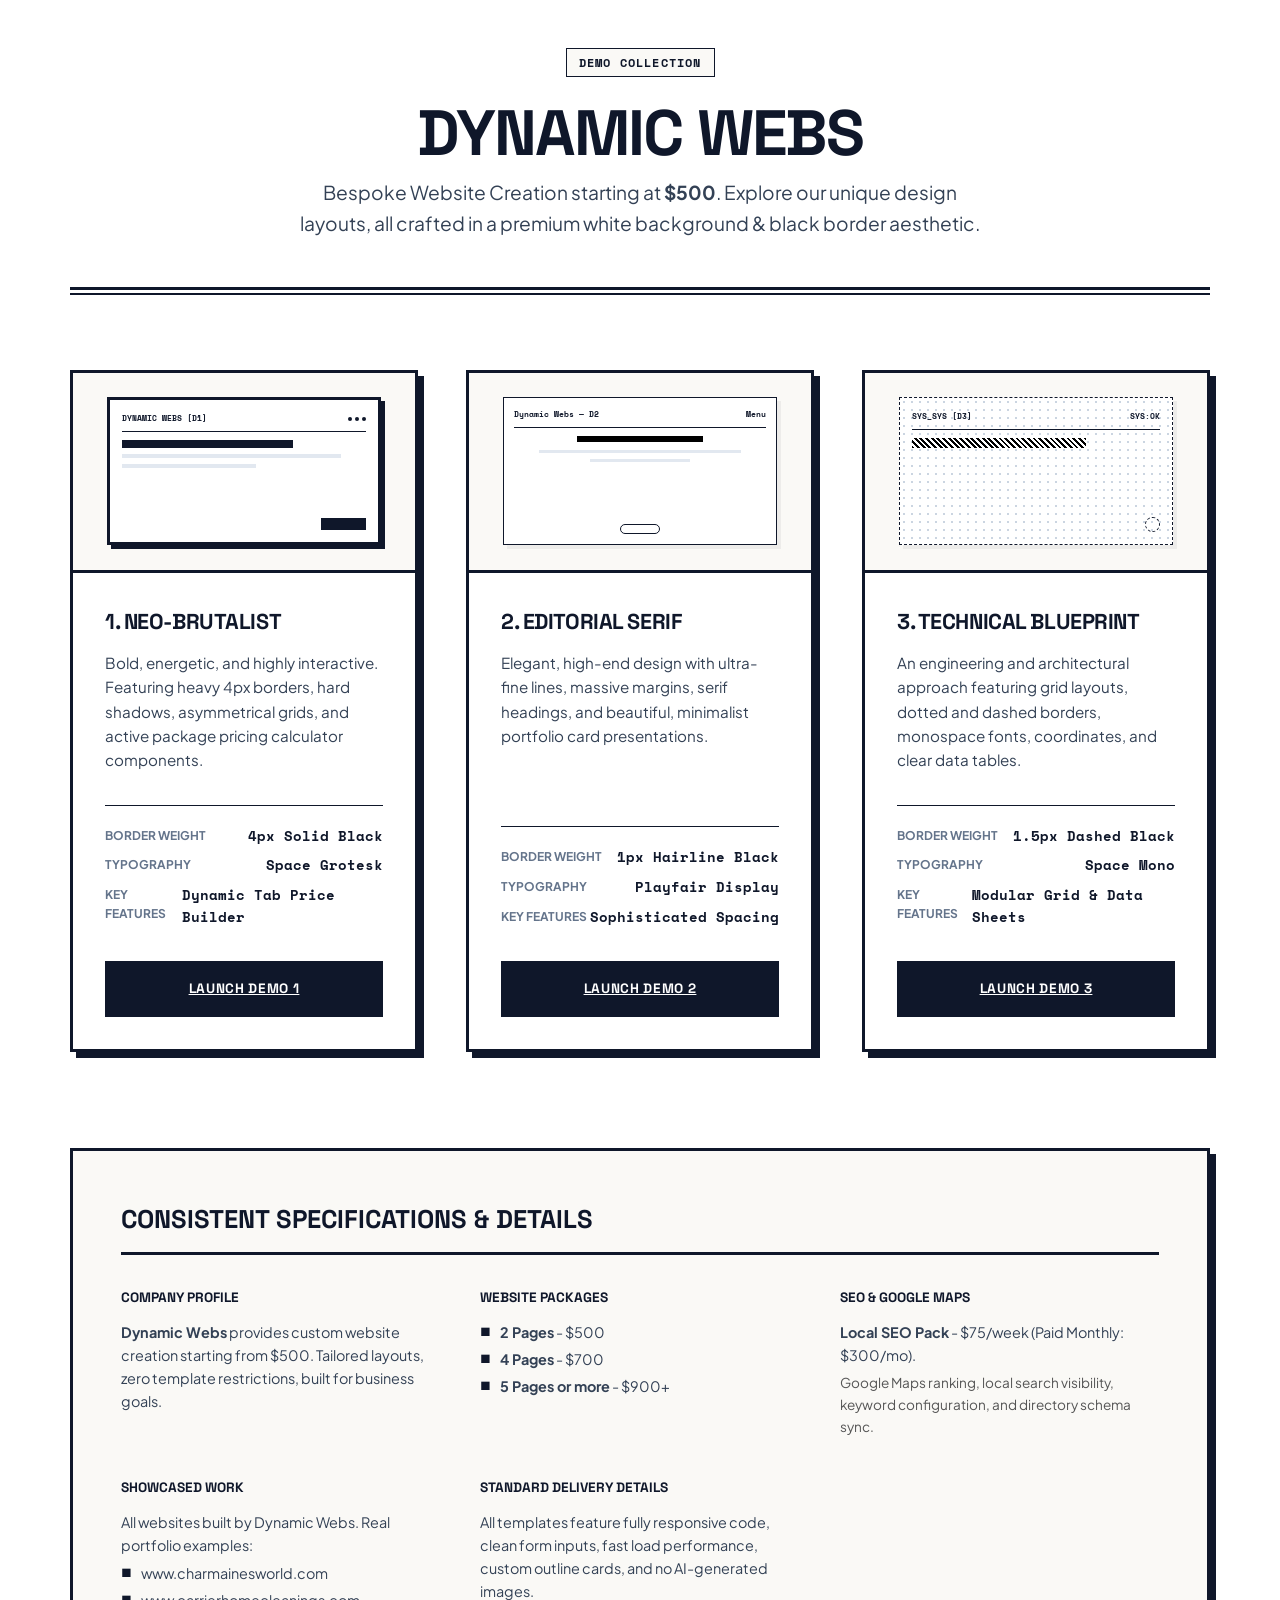
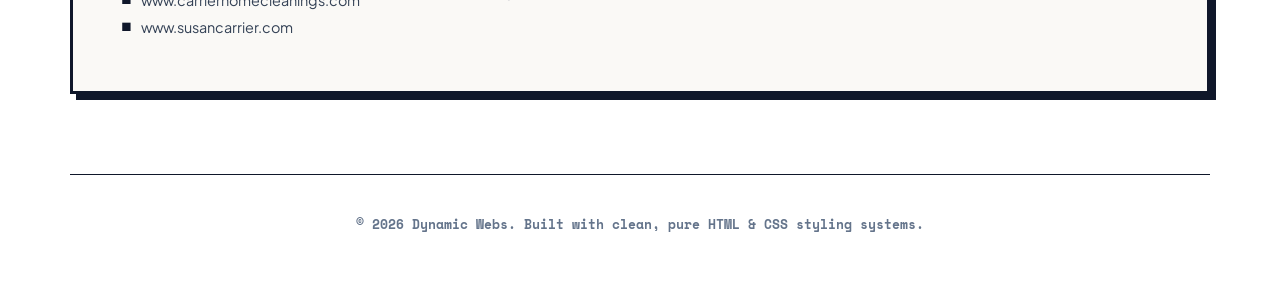
==== index.html @ df0d1e50 "Initialize project with clean selector hub, three demo layouts, and case studies" ====
<!DOCTYPE html>
<html lang="en">
<head>
    <meta charset="UTF-8">
    <meta name="viewport" content="width=device-width, initial-scale=1.0">
    <title>Dynamic Webs - Three Website Demos</title>
    
    <!-- SEO Meta Tags -->
    <meta name="description" content="Explore website designs for Dynamic Webs, a premium website creation agency providing bespoke custom websites starting from $500, with optional SEO & Google Maps optimization services.">
    <meta name="keywords" content="website creation, web agency, custom website design, web developer pricing, white background websites, minimalist web design, SEO, Google Maps">
    <meta name="author" content="Dynamic Webs">
    
    <!-- Google Fonts -->
    <link rel="preconnect" href="https://fonts.googleapis.com">
    <link rel="preconnect" href="https://fonts.gstatic.com" crossorigin>
    <link href="https://fonts.googleapis.com/css2?family=Plus+Jakarta+Sans:wght@300;400;500;600;700&family=Space+Grotesk:wght@400;500;600;700;800&family=Playfair+Display:ital,wght@0,500;0,700;1,400&family=Space+Mono&display=swap" rel="stylesheet">
    
    <!-- CSS link for Selector Hub -->
    <link rel="stylesheet" href="hub.css">
</head>
<body>

    <div class="container">
        <header>
            <div class="badge">Demo Collection</div>
            <h1>Dynamic Webs</h1>
            <p class="subtitle">Bespoke Website Creation starting at <strong>$500</strong>. Explore our unique design layouts, all crafted in a premium white background & black border aesthetic.</p>
        </header>

        <main>
            <!-- Grid of 3 Website Demos -->
            <div class="demos-grid">
                
                <!-- Demo 1: Neo-Brutalist -->
                <div class="demo-card demo-card-1">
                    <div class="card-preview">
                        <div class="preview-svg-illustration">
                            <div class="preview-nav">
                                <span>DYNAMIC WEBS [D1]</span>
                                <div class="preview-dots">
                                    <div class="preview-dot"></div>
                                    <div class="preview-dot"></div>
                                    <div class="preview-dot"></div>
                                </div>
                            </div>
                            <div class="preview-body">
                                <div class="preview-line-title"></div>
                                <div class="preview-line-text"></div>
                                <div class="preview-line-text-2"></div>
                            </div>
                            <div class="preview-footer">
                                <div class="preview-item-btn"></div>
                            </div>
                        </div>
                    </div>
                    <div class="card-content">
                        <h2 class="card-title">1. Neo-Brutalist</h2>
                        <p class="card-desc">Bold, energetic, and highly interactive. Featuring heavy 4px borders, hard shadows, asymmetrical grids, and active package pricing calculator components.</p>
                        <div class="card-meta">
                            <div class="meta-item">
                                <span class="meta-label">Border Weight</span>
                                <span class="meta-val">4px Solid Black</span>
                            </div>
                            <div class="meta-item">
                                <span class="meta-label">Typography</span>
                                <span class="meta-val">Space Grotesk</span>
                            </div>
                            <div class="meta-item">
                                <span class="meta-label">Key Features</span>
                                <span class="meta-val">Dynamic Tab Price Builder</span>
                            </div>
                        </div>
                        <a href="demo-brutalist/index.html" class="btn-launch">Launch Demo 1</a>
                    </div>
                </div>

                <!-- Demo 2: Editorial Serif -->
                <div class="demo-card demo-card-2">
                    <div class="card-preview">
                        <div class="preview-svg-illustration">
                            <div class="preview-nav">
                                <span>Dynamic Webs — D2</span>
                                <span>Menu</span>
                            </div>
                            <div class="preview-body" style="align-items: center; text-align: center;">
                                <div class="preview-line-title" style="width: 50%; height: 6px; background: #000; margin-bottom: 2px;"></div>
                                <div class="preview-line-text" style="width: 80%; height: 3px;"></div>
                                <div class="preview-line-text-2" style="width: 40%; height: 3px;"></div>
                            </div>
                            <div class="preview-footer" style="justify-content: center;">
                                <div class="preview-item-btn" style="border-radius: 20px;"></div>
                            </div>
                        </div>
                    </div>
                    <div class="card-content">
                        <h2 class="card-title">2. Editorial Serif</h2>
                        <p class="card-desc">Elegant, high-end design with ultra-fine lines, massive margins, serif headings, and beautiful, minimalist portfolio card presentations.</p>
                        <div class="card-meta">
                            <div class="meta-item">
                                <span class="meta-label">Border Weight</span>
                                <span class="meta-val">1px Hairline Black</span>
                            </div>
                            <div class="meta-item">
                                <span class="meta-label">Typography</span>
                                <span class="meta-val">Playfair Display</span>
                            </div>
                            <div class="meta-item">
                                <span class="meta-label">Key Features</span>
                                <span class="meta-val">Sophisticated Spacing</span>
                            </div>
                        </div>
                        <a href="demo-editorial/index.html" class="btn-launch">Launch Demo 2</a>
                    </div>
                </div>

                <!-- Demo 3: Technical Blueprint -->
                <div class="demo-card demo-card-3">
                    <div class="card-preview">
                        <div class="preview-svg-illustration">
                            <div class="preview-nav">
                                <span>SYS_SYS [D3]</span>
                                <span>SYS:OK</span>
                            </div>
                            <div class="preview-body">
                                <div class="preview-line-title" style="background: repeating-linear-gradient(45deg, #000, #000 2px, #fff 2px, #fff 4px); height: 10px;"></div>
                                <div class="preview-line-text" style="height: 3px; background: var(--fg); width: 85%;"></div>
                                <div class="preview-line-text-2" style="height: 3px; background: var(--fg); width: 60%;"></div>
                            </div>
                            <div class="preview-footer">
                                <div class="preview-item-btn" style="width: 15px; height: 15px; border-radius: 50%;"></div>
                            </div>
                        </div>
                    </div>
                    <div class="card-content">
                        <h2 class="card-title">3. Technical Blueprint</h2>
                        <p class="card-desc">An engineering and architectural approach featuring grid layouts, dotted and dashed borders, monospace fonts, coordinates, and clear data tables.</p>
                        <div class="card-meta">
                            <div class="meta-item">
                                <span class="meta-label">Border Weight</span>
                                <span class="meta-val">1.5px Dashed Black</span>
                            </div>
                            <div class="meta-item">
                                <span class="meta-label">Typography</span>
                                <span class="meta-val">Space Mono</span>
                            </div>
                            <div class="meta-item">
                                <span class="meta-label">Key Features</span>
                                <span class="meta-val">Modular Grid & Data Sheets</span>
                            </div>
                        </div>
                        <a href="demo-blueprint/index.html" class="btn-launch">Launch Demo 3</a>
                    </div>
                </div>

            </div>

            <!-- Global Specs Panel -->
            <div class="specs-panel">
                <h3>Consistent Specifications & Details</h3>
                <div class="specs-grid">
                    <div class="spec-box">
                        <h4>Company Profile</h4>
                        <p><strong>Dynamic Webs</strong> provides custom website creation starting from $500. Tailored layouts, zero template restrictions, built for business goals.</p>
                    </div>
                    <div class="spec-box">
                        <h4>Website Packages</h4>
                        <ul>
                            <li><strong>2 Pages</strong> - $500</li>
                            <li><strong>4 Pages</strong> - $700</li>
                            <li><strong>5 Pages or more</strong> - $900+</li>
                        </ul>
                    </div>
                    <div class="spec-box">
                        <h4>SEO & Google Maps</h4>
                        <p><strong>Local SEO Pack</strong> - $75/week (Paid Monthly: $300/mo).</p>
                        <p style="margin-top: 5px; font-size: 0.85rem; color: #555;">Google Maps ranking, local search visibility, keyword configuration, and directory schema sync.</p>
                    </div>
                    <div class="spec-box">
                        <h4>Showcased Work</h4>
                        <p>All websites built by Dynamic Webs. Real portfolio examples:</p>
                        <ul style="margin-top: 5px;">
                            <li>www.charmainesworld.com</li>
                            <li>www.carrierhomecleanings.com</li>
                            <li>www.susancarrier.com</li>
                        </ul>
                    </div>
                    <div class="spec-box">
                        <h4>Standard Delivery Details</h4>
                        <p>All templates feature fully responsive code, clean form inputs, fast load performance, custom outline cards, and no AI-generated images.</p>
                    </div>
                </div>
            </div>
        </main>

        <footer class="hub-footer">
            <p>&copy; 2026 Dynamic Webs. Built with clean, pure HTML & CSS styling systems.</p>
        </footer>
    </div>

</body>
</html>
---- hub.css ----
/* ==========================================================================
   SELECTION HUB STYLESHEET (PREMIUM GALLERY EDITION)
   ========================================================================== */

:root {
    --bg-primary: #ffffff;
    --bg-secondary: #faf9f6; /* Warm alabaster */
    --text-primary: #0f172a;
    --text-secondary: #334155;
    --text-muted: #64748b;
    
    --border-color: #0f172a;
    --border-width-thick: 3px;
    --border-width-thin: 1px;
    
    --font-heading: 'Space Grotesk', -apple-system, BlinkMacSystemFont, sans-serif;
    --font-body: 'Plus Jakarta Sans', -apple-system, sans-serif;
    --font-mono: 'Space Mono', monospace;
    
    --transition: all 0.25s cubic-bezier(0.16, 1, 0.3, 1);
}

/* Base Resets */
* {
    box-sizing: border-box;
    margin: 0;
    padding: 0;
}

body {
    background-color: var(--bg-primary);
    color: var(--text-primary);
    font-family: var(--font-body);
    line-height: 1.6;
    padding: 3rem 1.5rem;
    min-height: 100vh;
    display: flex;
    flex-direction: column;
    justify-content: space-between;
    -webkit-font-smoothing: antialiased;
}

.container {
    max-width: 1140px;
    margin: 0 auto;
    width: 100%;
}

/* Header Styling */
header {
    text-align: center;
    margin-bottom: 5rem;
    border-bottom: var(--border-width-thick) solid var(--border-color);
    padding-bottom: 3rem;
    position: relative;
}

header::after {
    content: "";
    position: absolute;
    bottom: -8px;
    left: 0;
    width: 100%;
    height: 2px;
    background: var(--border-color);
}

h1 {
    font-family: var(--font-heading);
    font-size: clamp(2.5rem, 6vw, 4rem);
    font-weight: 800;
    text-transform: uppercase;
    letter-spacing: -0.03em;
    margin-bottom: 0.75rem;
    line-height: 1;
}

.subtitle {
    font-size: clamp(1rem, 2vw, 1.2rem);
    color: var(--text-secondary);
    max-width: 700px;
    margin: 0 auto;
    font-weight: 400;
    line-height: 1.6;
}

.badge {
    display: inline-block;
    border: var(--border-width-thin) solid var(--border-color);
    padding: 4px 12px;
    font-size: 0.75rem;
    font-family: var(--font-mono);
    font-weight: 700;
    text-transform: uppercase;
    margin-bottom: 1.5rem;
    letter-spacing: 0.1em;
    background: var(--bg-secondary);
}

/* Grid of Demos */
.demos-grid {
    display: grid;
    grid-template-columns: repeat(auto-fit, minmax(320px, 1fr));
    gap: 3rem;
    margin-bottom: 6rem;
}

.demo-card {
    background: var(--bg-primary);
    border: var(--border-width-thick) solid var(--border-color);
    display: flex;
    flex-direction: column;
    height: 100%;
    transition: var(--transition);
    position: relative;
    box-shadow: 6px 6px 0 var(--border-color);
}

.demo-card:hover {
    transform: translate(-4px, -4px);
    box-shadow: 10px 10px 0 var(--border-color);
}

/* Card Header (Preview Drawing) */
.card-preview {
    height: 200px;
    border-bottom: var(--border-width-thick) solid var(--border-color);
    display: flex;
    align-items: center;
    justify-content: center;
    background: var(--bg-secondary);
    position: relative;
    overflow: hidden;
}

/* CSS-based Abstract UI drawing for previews */
.preview-svg-illustration {
    width: 80%;
    height: 75%;
    border: 2px solid var(--border-color);
    background: #ffffff;
    padding: 12px;
    display: flex;
    flex-direction: column;
    justify-content: space-between;
    box-shadow: 4px 4px 0 rgba(0,0,0,0.05);
}

/* Demo 1 Specific Preview CSS Styles (Neo-Brutalist) */
.demo-card-1 .preview-svg-illustration {
    border-width: 3px;
    box-shadow: 4px 4px 0 var(--border-color);
}
.demo-card-1 .preview-item-btn {
    border: 2px solid var(--border-color);
    background: var(--border-color);
    height: 12px;
    width: 45px;
}

/* Demo 2 Specific Preview CSS Styles (Editorial Serif) */
.demo-card-2 .preview-svg-illustration {
    border-width: 1px;
    padding: 10px;
    font-family: Georgia, serif;
}
.demo-card-2 .preview-item-btn {
    border: 1px solid var(--border-color);
    height: 10px;
    width: 40px;
    border-radius: 12px;
}

/* Demo 3 Specific Preview CSS Styles (Technical Blueprint) */
.demo-card-3 .preview-svg-illustration {
    border: 1.5px dashed var(--border-color);
    font-family: 'Space Mono', monospace;
    background-image: radial-gradient(#cbd5e1 1px, transparent 1px);
    background-size: 8px 8px;
}
.demo-card-3 .preview-item-btn {
    border: 1px dashed var(--border-color);
    height: 10px;
    width: 42px;
}

.preview-nav {
    display: flex;
    justify-content: space-between;
    align-items: center;
    border-bottom: 1px solid var(--border-color);
    padding-bottom: 6px;
    font-size: 8px;
    font-family: var(--font-mono);
    font-weight: 700;
}
.preview-dots {
    display: flex;
    gap: 3px;
}
.preview-dot {
    width: 4px;
    height: 4px;
    border-radius: 50%;
    background: var(--border-color);
}
.preview-body {
    display: flex;
    flex-direction: column;
    gap: 6px;
    margin-top: 8px;
}
.preview-line-title {
    height: 8px;
    background: var(--border-color);
    width: 70%;
}
.preview-line-text {
    height: 4px;
    background: #e2e8f0;
    width: 90%;
}
.preview-line-text-2 {
    height: 4px;
    background: #e2e8f0;
    width: 55%;
}
.preview-footer {
    display: flex;
    justify-content: flex-end;
    margin-top: auto;
}

/* Card Content */
.card-content {
    padding: 2rem;
    display: flex;
    flex-direction: column;
    flex-grow: 1;
}

.card-title {
    font-family: var(--font-heading);
    font-size: 1.35rem;
    font-weight: 800;
    margin-bottom: 0.75rem;
    text-transform: uppercase;
    letter-spacing: -0.02em;
}

.card-desc {
    font-size: 0.95rem;
    color: var(--text-secondary);
    margin-bottom: 2rem;
    flex-grow: 1;
    line-height: 1.6;
}

.card-meta {
    border-top: var(--border-width-thin) solid var(--border-color);
    padding-top: 1.25rem;
    margin-bottom: 2rem;
}

.meta-item {
    font-size: 0.85rem;
    display: flex;
    justify-content: space-between;
    margin-bottom: 0.5rem;
}

.meta-item:last-child {
    margin-bottom: 0;
}

.meta-label {
    font-weight: 700;
    text-transform: uppercase;
    font-size: 0.75rem;
    color: var(--text-muted);
}

.meta-val {
    font-family: var(--font-mono);
    font-weight: 700;
}

.btn-launch {
    display: block;
    width: 100%;
    text-align: center;
    border: var(--border-width-thick) solid var(--border-color);
    background: var(--border-color);
    color: var(--bg-primary);
    padding: 0.9rem;
    font-family: var(--font-heading);
    font-weight: 800;
    text-transform: uppercase;
    letter-spacing: 0.05em;
    cursor: pointer;
    transition: var(--transition);
    font-size: 0.85rem;
}

.btn-launch:hover {
    background: var(--bg-primary);
    color: var(--border-color);
}

/* Specs/Project Summary Footer Card */
.specs-panel {
    border: var(--border-width-thick) solid var(--border-color);
    padding: 3rem;
    margin-top: 2rem;
    margin-bottom: 5rem;
    background: var(--bg-secondary);
    box-shadow: 6px 6px 0 var(--border-color);
}

.specs-panel h3 {
    font-family: var(--font-heading);
    text-transform: uppercase;
    font-weight: 800;
    font-size: 1.6rem;
    margin-bottom: 2rem;
    border-bottom: var(--border-width-thick) solid var(--border-color);
    padding-bottom: 0.75rem;
}

.specs-grid {
    display: grid;
    grid-template-columns: repeat(auto-fit, minmax(240px, 1fr));
    gap: 2.5rem;
}

.spec-box h4 {
    font-family: var(--font-heading);
    text-transform: uppercase;
    font-size: 0.85rem;
    font-weight: 800;
    margin-bottom: 0.75rem;
    color: var(--text-primary);
}

.spec-box p, .spec-box ul {
    font-size: 0.9rem;
    color: var(--text-secondary);
    line-height: 1.6;
}

.spec-box ul {
    list-style-type: none;
}

.spec-box ul li {
    position: relative;
    padding-left: 1.25rem;
    margin-bottom: 4px;
}

.spec-box ul li::before {
    content: "■";
    position: absolute;
    left: 0;
    color: var(--text-primary);
    font-size: 0.7rem;
    top: 2px;
}

footer.hub-footer {
    text-align: center;
    border-top: var(--border-width-thin) solid var(--border-color);
    padding-top: 2.5rem;
    font-size: 0.8rem;
    font-family: var(--font-mono);
    font-weight: 700;
    color: var(--text-muted);
}

/* Responsive adjustments */
@media (max-width: 768px) {
    h1 {
        font-size: 2.2rem;
    }
    .demos-grid {
        gap: 2rem;
        margin-bottom: 4rem;
    }
    .specs-panel {
        padding: 1.5rem;
    }
    .specs-grid {
        gap: 1.5rem;
    }
}
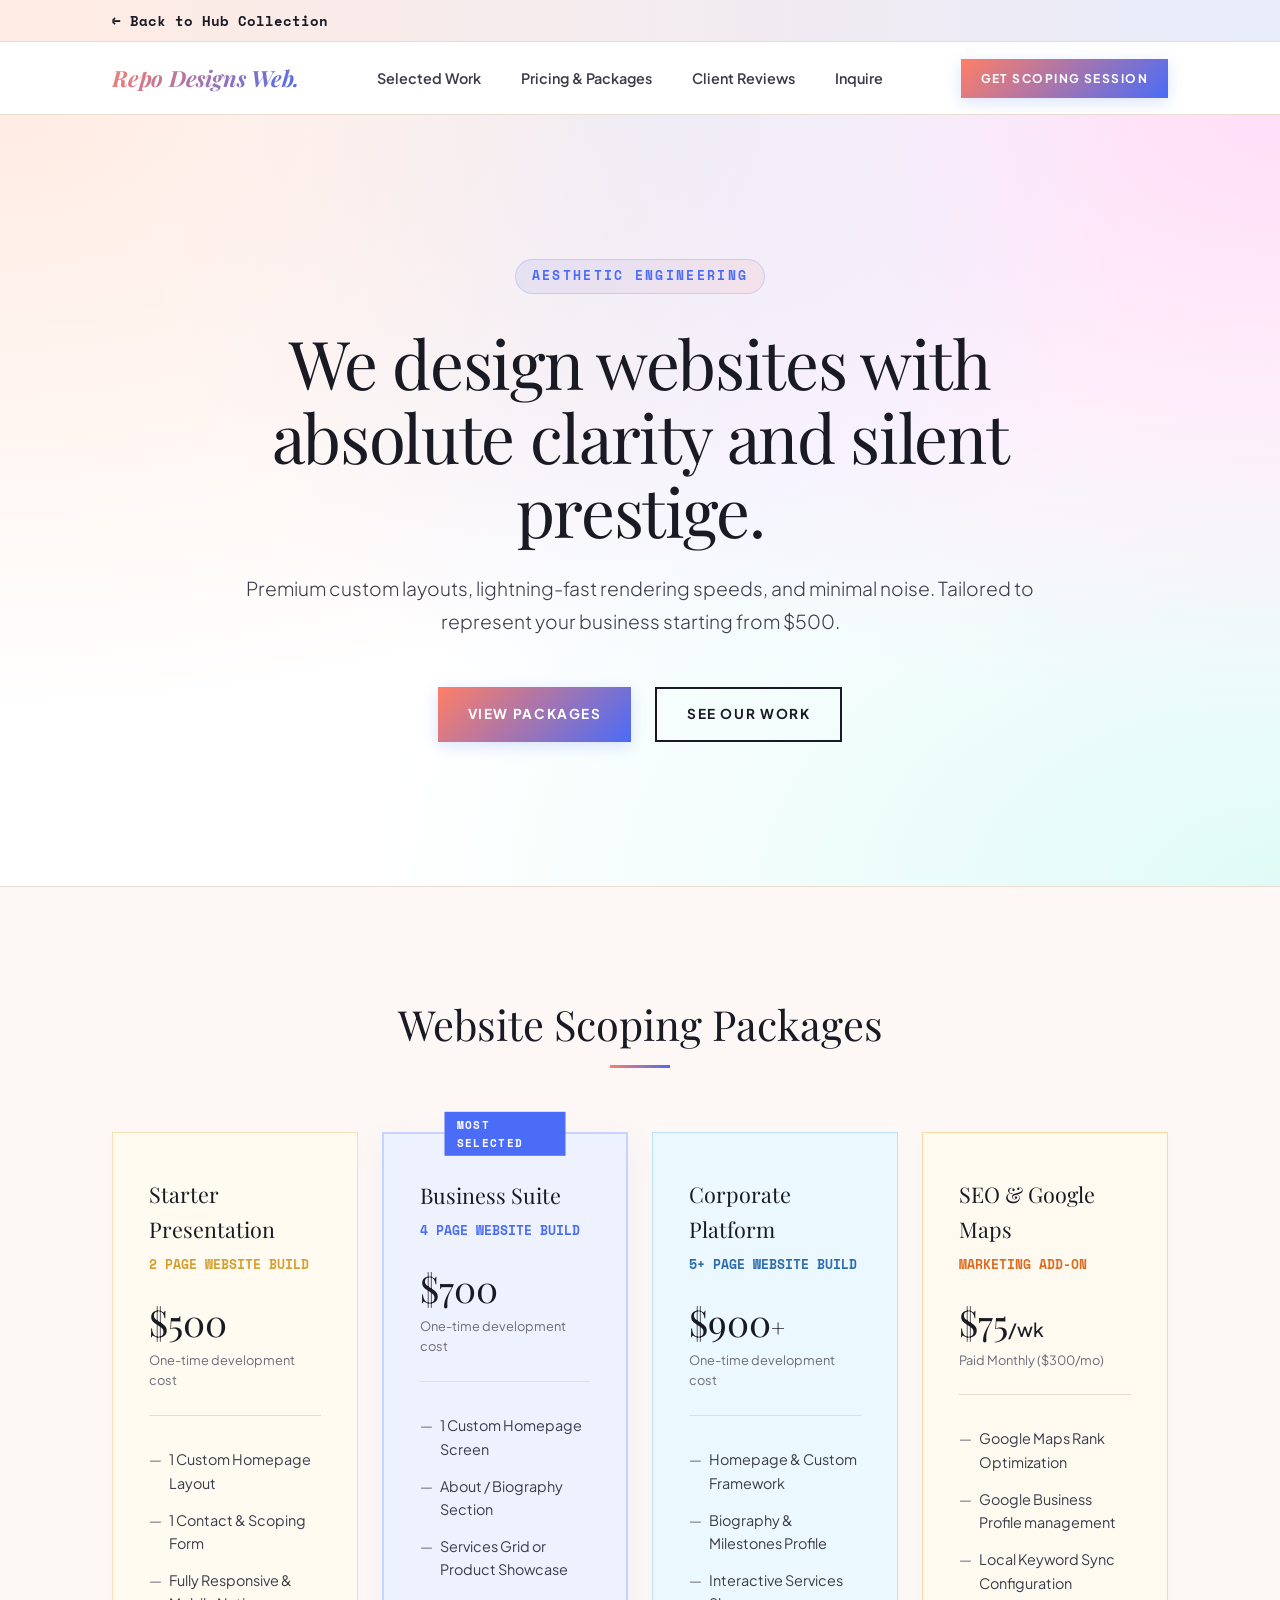
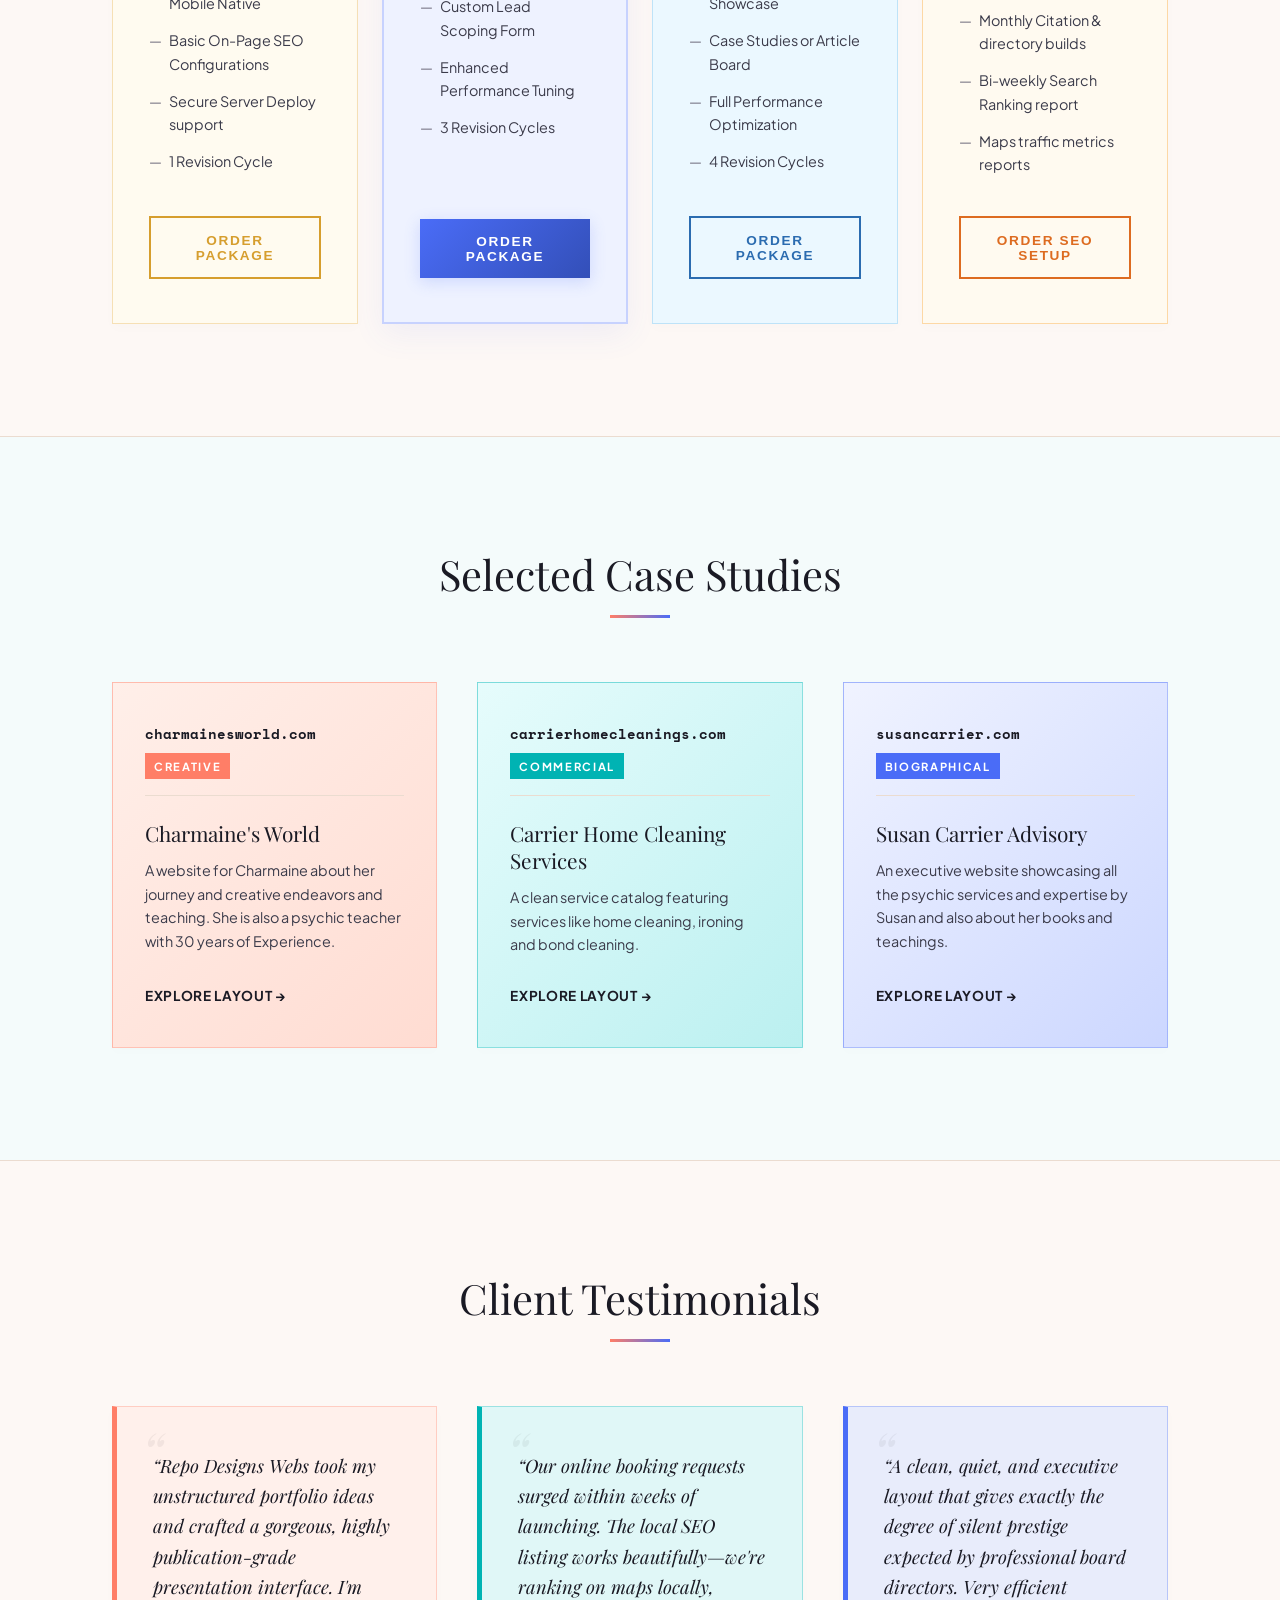
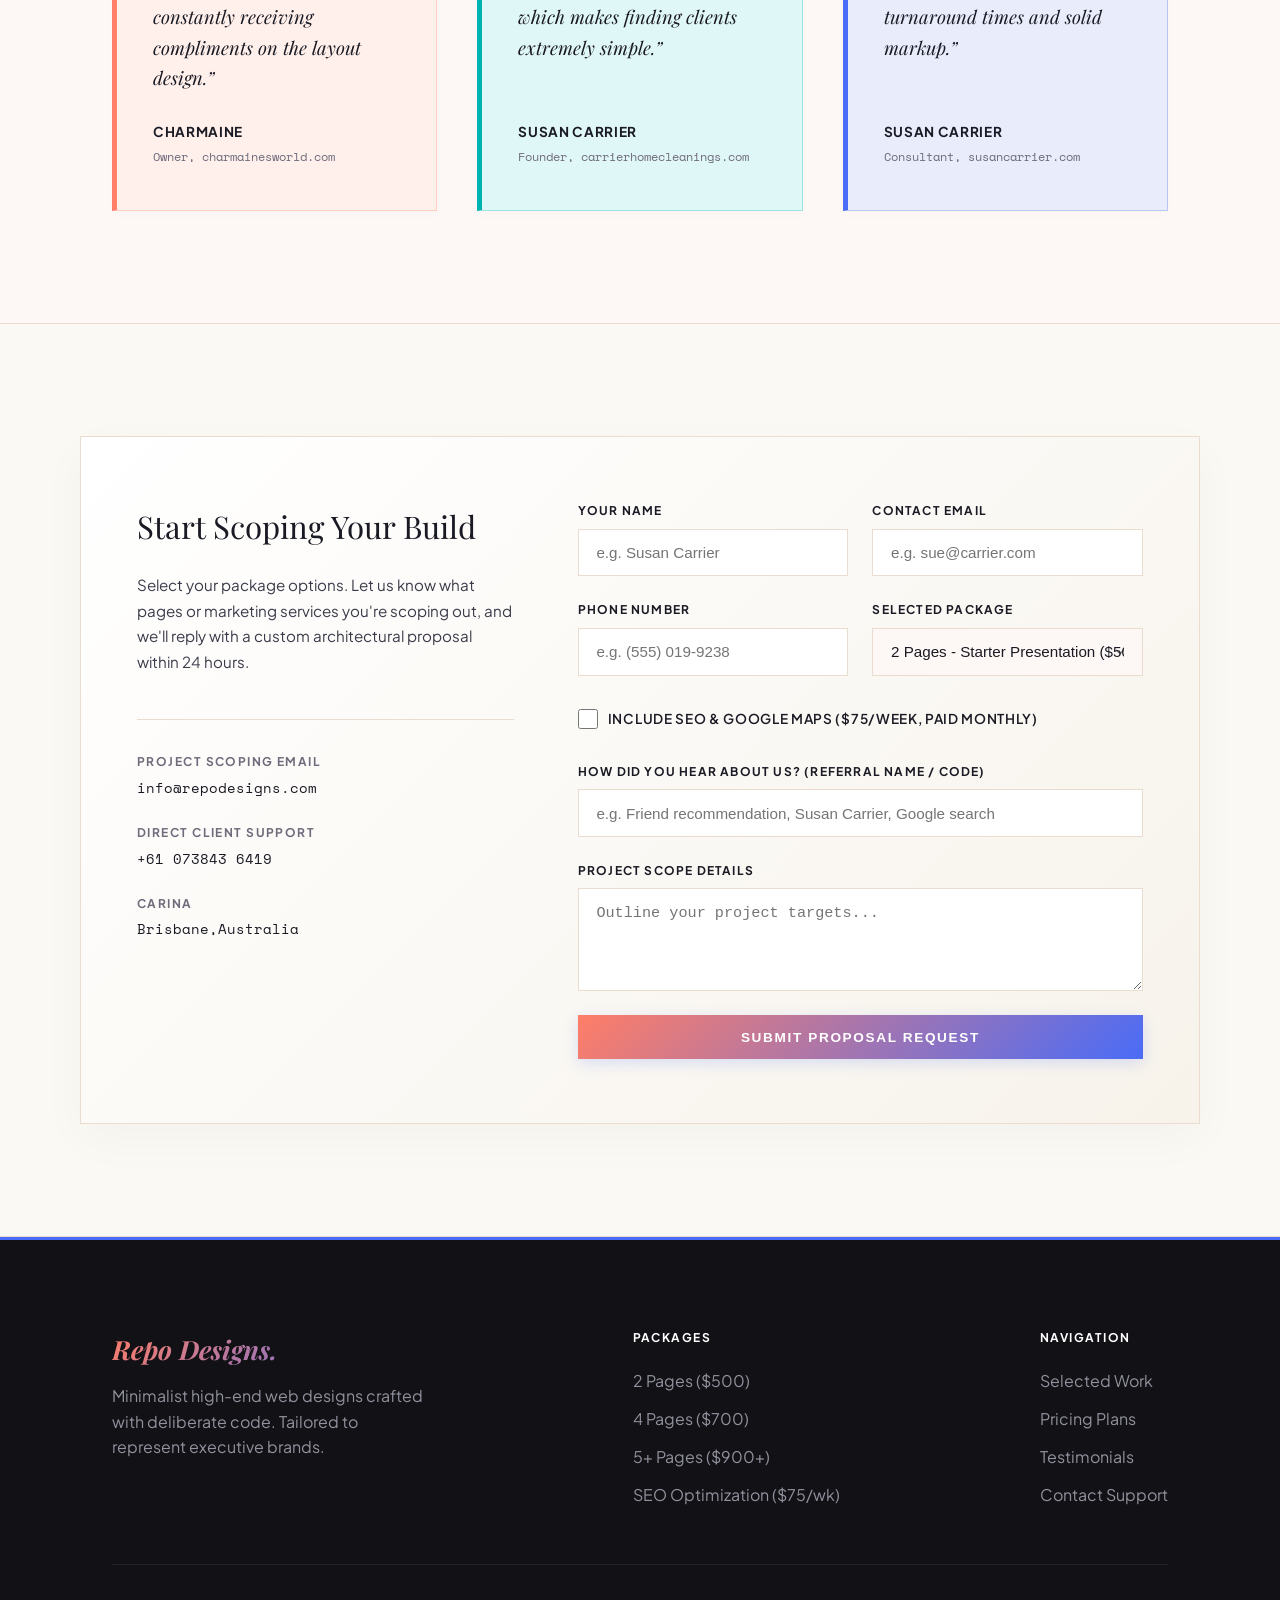
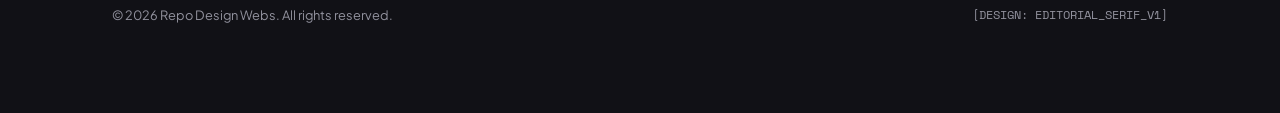
==== commit 13e81515: "Add root index.html redirect fallback" ====
--- a/index.html
+++ b/index.html
@@ -2,200 +2,13 @@
 <html lang="en">
 <head>
     <meta charset="UTF-8">
-    <meta name="viewport" content="width=device-width, initial-scale=1.0">
-    <title>Dynamic Webs - Three Website Demos</title>
-    
-    <!-- SEO Meta Tags -->
-    <meta name="description" content="Explore website designs for Dynamic Webs, a premium website creation agency providing bespoke custom websites starting from $500, with optional SEO & Google Maps optimization services.">
-    <meta name="keywords" content="website creation, web agency, custom website design, web developer pricing, white background websites, minimalist web design, SEO, Google Maps">
-    <meta name="author" content="Dynamic Webs">
-    
-    <!-- Google Fonts -->
-    <link rel="preconnect" href="https://fonts.googleapis.com">
-    <link rel="preconnect" href="https://fonts.gstatic.com" crossorigin>
-    <link href="https://fonts.googleapis.com/css2?family=Plus+Jakarta+Sans:wght@300;400;500;600;700&family=Space+Grotesk:wght@400;500;600;700;800&family=Playfair+Display:ital,wght@0,500;0,700;1,400&family=Space+Mono&display=swap" rel="stylesheet">
-    
-    <!-- CSS link for Selector Hub -->
-    <link rel="stylesheet" href="hub.css">
+    <meta http-equiv="refresh" content="0; url=demo-editorial/index.html">
+    <title>Redirecting...</title>
+    <script type="text/javascript">
+        window.location.href = "demo-editorial/index.html";
+    </script>
 </head>
 <body>
-
-    <div class="container">
-        <header>
-            <div class="badge">Demo Collection</div>
-            <h1>Dynamic Webs</h1>
-            <p class="subtitle">Bespoke Website Creation starting at <strong>$500</strong>. Explore our unique design layouts, all crafted in a premium white background & black border aesthetic.</p>
-        </header>
-
-        <main>
-            <!-- Grid of 3 Website Demos -->
-            <div class="demos-grid">
-                
-                <!-- Demo 1: Neo-Brutalist -->
-                <div class="demo-card demo-card-1">
-                    <div class="card-preview">
-                        <div class="preview-svg-illustration">
-                            <div class="preview-nav">
-                                <span>DYNAMIC WEBS [D1]</span>
-                                <div class="preview-dots">
-                                    <div class="preview-dot"></div>
-                                    <div class="preview-dot"></div>
-                                    <div class="preview-dot"></div>
-                                </div>
-                            </div>
-                            <div class="preview-body">
-                                <div class="preview-line-title"></div>
-                                <div class="preview-line-text"></div>
-                                <div class="preview-line-text-2"></div>
-                            </div>
-                            <div class="preview-footer">
-                                <div class="preview-item-btn"></div>
-                            </div>
-                        </div>
-                    </div>
-                    <div class="card-content">
-                        <h2 class="card-title">1. Neo-Brutalist</h2>
-                        <p class="card-desc">Bold, energetic, and highly interactive. Featuring heavy 4px borders, hard shadows, asymmetrical grids, and active package pricing calculator components.</p>
-                        <div class="card-meta">
-                            <div class="meta-item">
-                                <span class="meta-label">Border Weight</span>
-                                <span class="meta-val">4px Solid Black</span>
-                            </div>
-                            <div class="meta-item">
-                                <span class="meta-label">Typography</span>
-                                <span class="meta-val">Space Grotesk</span>
-                            </div>
-                            <div class="meta-item">
-                                <span class="meta-label">Key Features</span>
-                                <span class="meta-val">Dynamic Tab Price Builder</span>
-                            </div>
-                        </div>
-                        <a href="demo-brutalist/index.html" class="btn-launch">Launch Demo 1</a>
-                    </div>
-                </div>
-
-                <!-- Demo 2: Editorial Serif -->
-                <div class="demo-card demo-card-2">
-                    <div class="card-preview">
-                        <div class="preview-svg-illustration">
-                            <div class="preview-nav">
-                                <span>Dynamic Webs — D2</span>
-                                <span>Menu</span>
-                            </div>
-                            <div class="preview-body" style="align-items: center; text-align: center;">
-                                <div class="preview-line-title" style="width: 50%; height: 6px; background: #000; margin-bottom: 2px;"></div>
-                                <div class="preview-line-text" style="width: 80%; height: 3px;"></div>
-                                <div class="preview-line-text-2" style="width: 40%; height: 3px;"></div>
-                            </div>
-                            <div class="preview-footer" style="justify-content: center;">
-                                <div class="preview-item-btn" style="border-radius: 20px;"></div>
-                            </div>
-                        </div>
-                    </div>
-                    <div class="card-content">
-                        <h2 class="card-title">2. Editorial Serif</h2>
-                        <p class="card-desc">Elegant, high-end design with ultra-fine lines, massive margins, serif headings, and beautiful, minimalist portfolio card presentations.</p>
-                        <div class="card-meta">
-                            <div class="meta-item">
-                                <span class="meta-label">Border Weight</span>
-                                <span class="meta-val">1px Hairline Black</span>
-                            </div>
-                            <div class="meta-item">
-                                <span class="meta-label">Typography</span>
-                                <span class="meta-val">Playfair Display</span>
-                            </div>
-                            <div class="meta-item">
-                                <span class="meta-label">Key Features</span>
-                                <span class="meta-val">Sophisticated Spacing</span>
-                            </div>
-                        </div>
-                        <a href="demo-editorial/index.html" class="btn-launch">Launch Demo 2</a>
-                    </div>
-                </div>
-
-                <!-- Demo 3: Technical Blueprint -->
-                <div class="demo-card demo-card-3">
-                    <div class="card-preview">
-                        <div class="preview-svg-illustration">
-                            <div class="preview-nav">
-                                <span>SYS_SYS [D3]</span>
-                                <span>SYS:OK</span>
-                            </div>
-                            <div class="preview-body">
-                                <div class="preview-line-title" style="background: repeating-linear-gradient(45deg, #000, #000 2px, #fff 2px, #fff 4px); height: 10px;"></div>
-                                <div class="preview-line-text" style="height: 3px; background: var(--fg); width: 85%;"></div>
-                                <div class="preview-line-text-2" style="height: 3px; background: var(--fg); width: 60%;"></div>
-                            </div>
-                            <div class="preview-footer">
-                                <div class="preview-item-btn" style="width: 15px; height: 15px; border-radius: 50%;"></div>
-                            </div>
-                        </div>
-                    </div>
-                    <div class="card-content">
-                        <h2 class="card-title">3. Technical Blueprint</h2>
-                        <p class="card-desc">An engineering and architectural approach featuring grid layouts, dotted and dashed borders, monospace fonts, coordinates, and clear data tables.</p>
-                        <div class="card-meta">
-                            <div class="meta-item">
-                                <span class="meta-label">Border Weight</span>
-                                <span class="meta-val">1.5px Dashed Black</span>
-                            </div>
-                            <div class="meta-item">
-                                <span class="meta-label">Typography</span>
-                                <span class="meta-val">Space Mono</span>
-                            </div>
-                            <div class="meta-item">
-                                <span class="meta-label">Key Features</span>
-                                <span class="meta-val">Modular Grid & Data Sheets</span>
-                            </div>
-                        </div>
-                        <a href="demo-blueprint/index.html" class="btn-launch">Launch Demo 3</a>
-                    </div>
-                </div>
-
-            </div>
-
-            <!-- Global Specs Panel -->
-            <div class="specs-panel">
-                <h3>Consistent Specifications & Details</h3>
-                <div class="specs-grid">
-                    <div class="spec-box">
-                        <h4>Company Profile</h4>
-                        <p><strong>Dynamic Webs</strong> provides custom website creation starting from $500. Tailored layouts, zero template restrictions, built for business goals.</p>
-                    </div>
-                    <div class="spec-box">
-                        <h4>Website Packages</h4>
-                        <ul>
-                            <li><strong>2 Pages</strong> - $500</li>
-                            <li><strong>4 Pages</strong> - $700</li>
-                            <li><strong>5 Pages or more</strong> - $900+</li>
-                        </ul>
-                    </div>
-                    <div class="spec-box">
-                        <h4>SEO & Google Maps</h4>
-                        <p><strong>Local SEO Pack</strong> - $75/week (Paid Monthly: $300/mo).</p>
-                        <p style="margin-top: 5px; font-size: 0.85rem; color: #555;">Google Maps ranking, local search visibility, keyword configuration, and directory schema sync.</p>
-                    </div>
-                    <div class="spec-box">
-                        <h4>Showcased Work</h4>
-                        <p>All websites built by Dynamic Webs. Real portfolio examples:</p>
-                        <ul style="margin-top: 5px;">
-                            <li>www.charmainesworld.com</li>
-                            <li>www.carrierhomecleanings.com</li>
-                            <li>www.susancarrier.com</li>
-                        </ul>
-                    </div>
-                    <div class="spec-box">
-                        <h4>Standard Delivery Details</h4>
-                        <p>All templates feature fully responsive code, clean form inputs, fast load performance, custom outline cards, and no AI-generated images.</p>
-                    </div>
-                </div>
-            </div>
-        </main>
-
-        <footer class="hub-footer">
-            <p>&copy; 2026 Dynamic Webs. Built with clean, pure HTML & CSS styling systems.</p>
-        </footer>
-    </div>
-
+    <p>Redirecting to <a href="demo-editorial/index.html">Repo Designs Web</a>...</p>
 </body>
 </html>
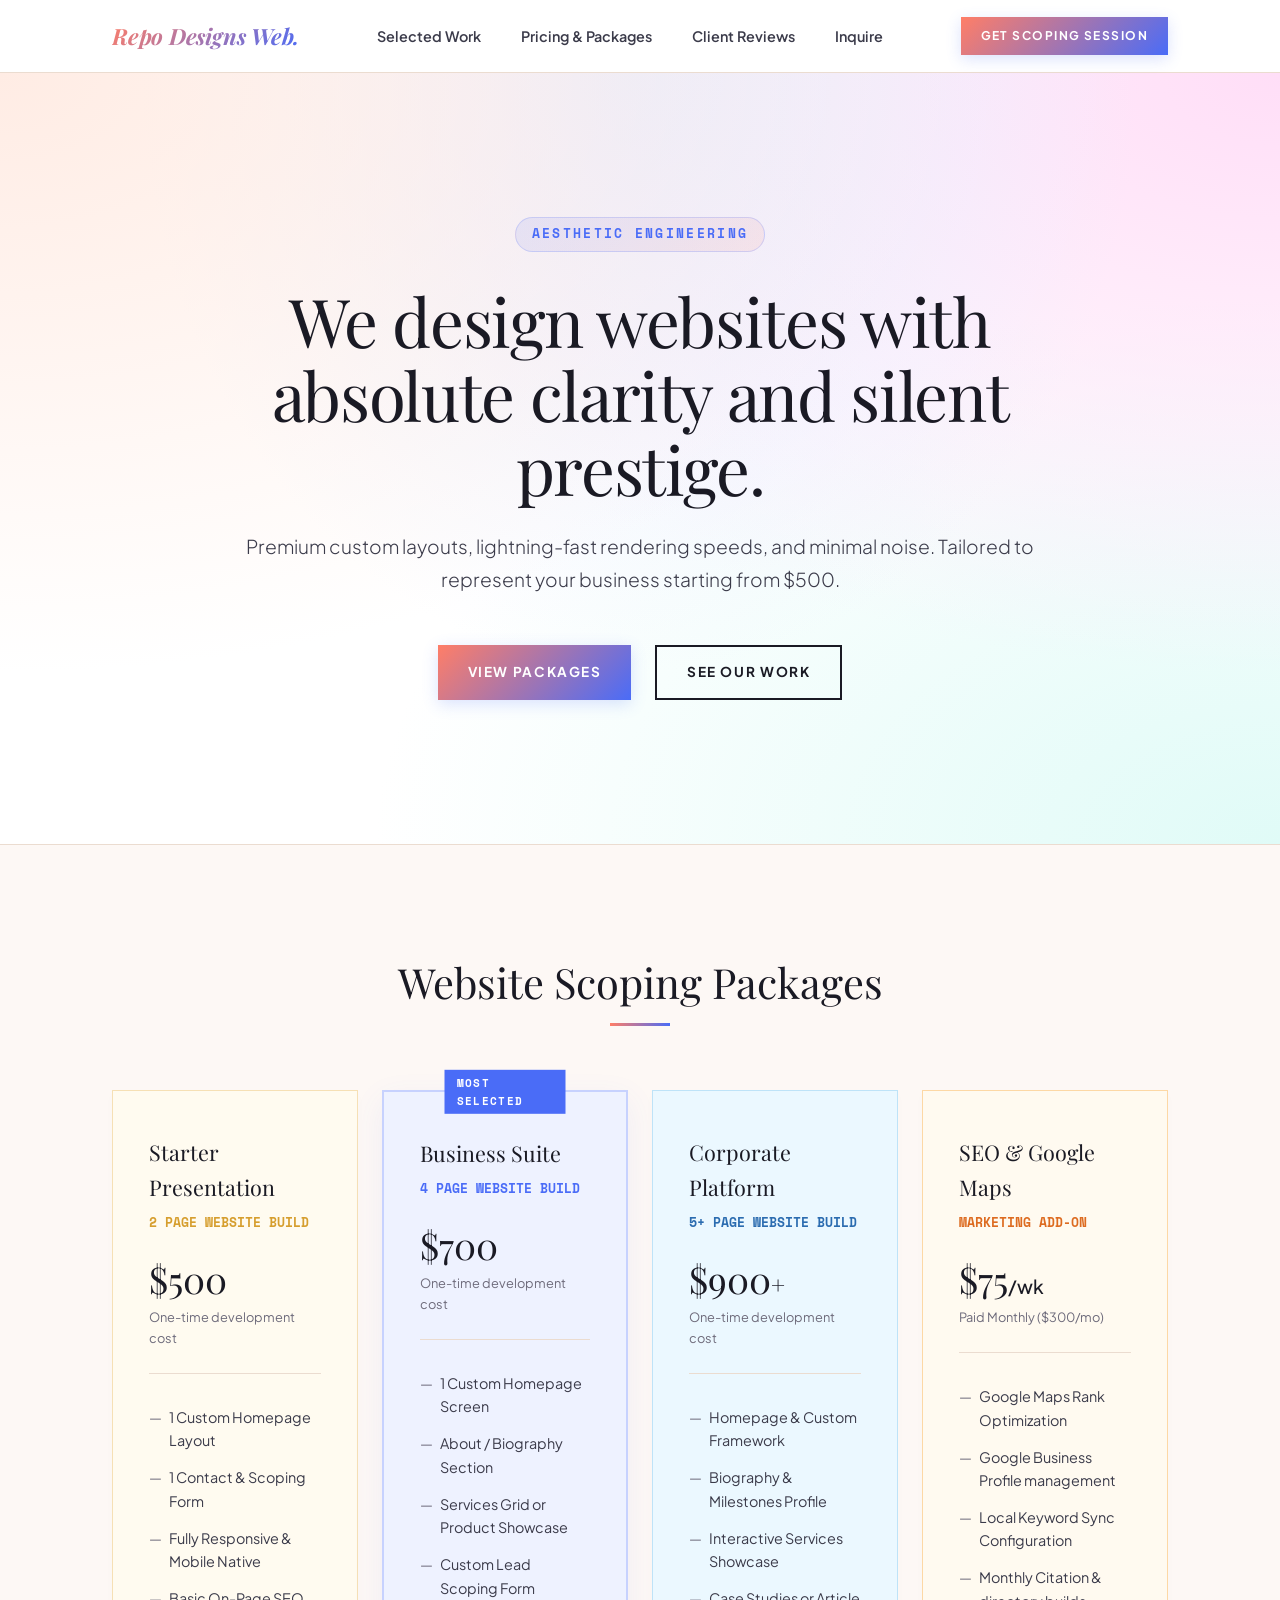
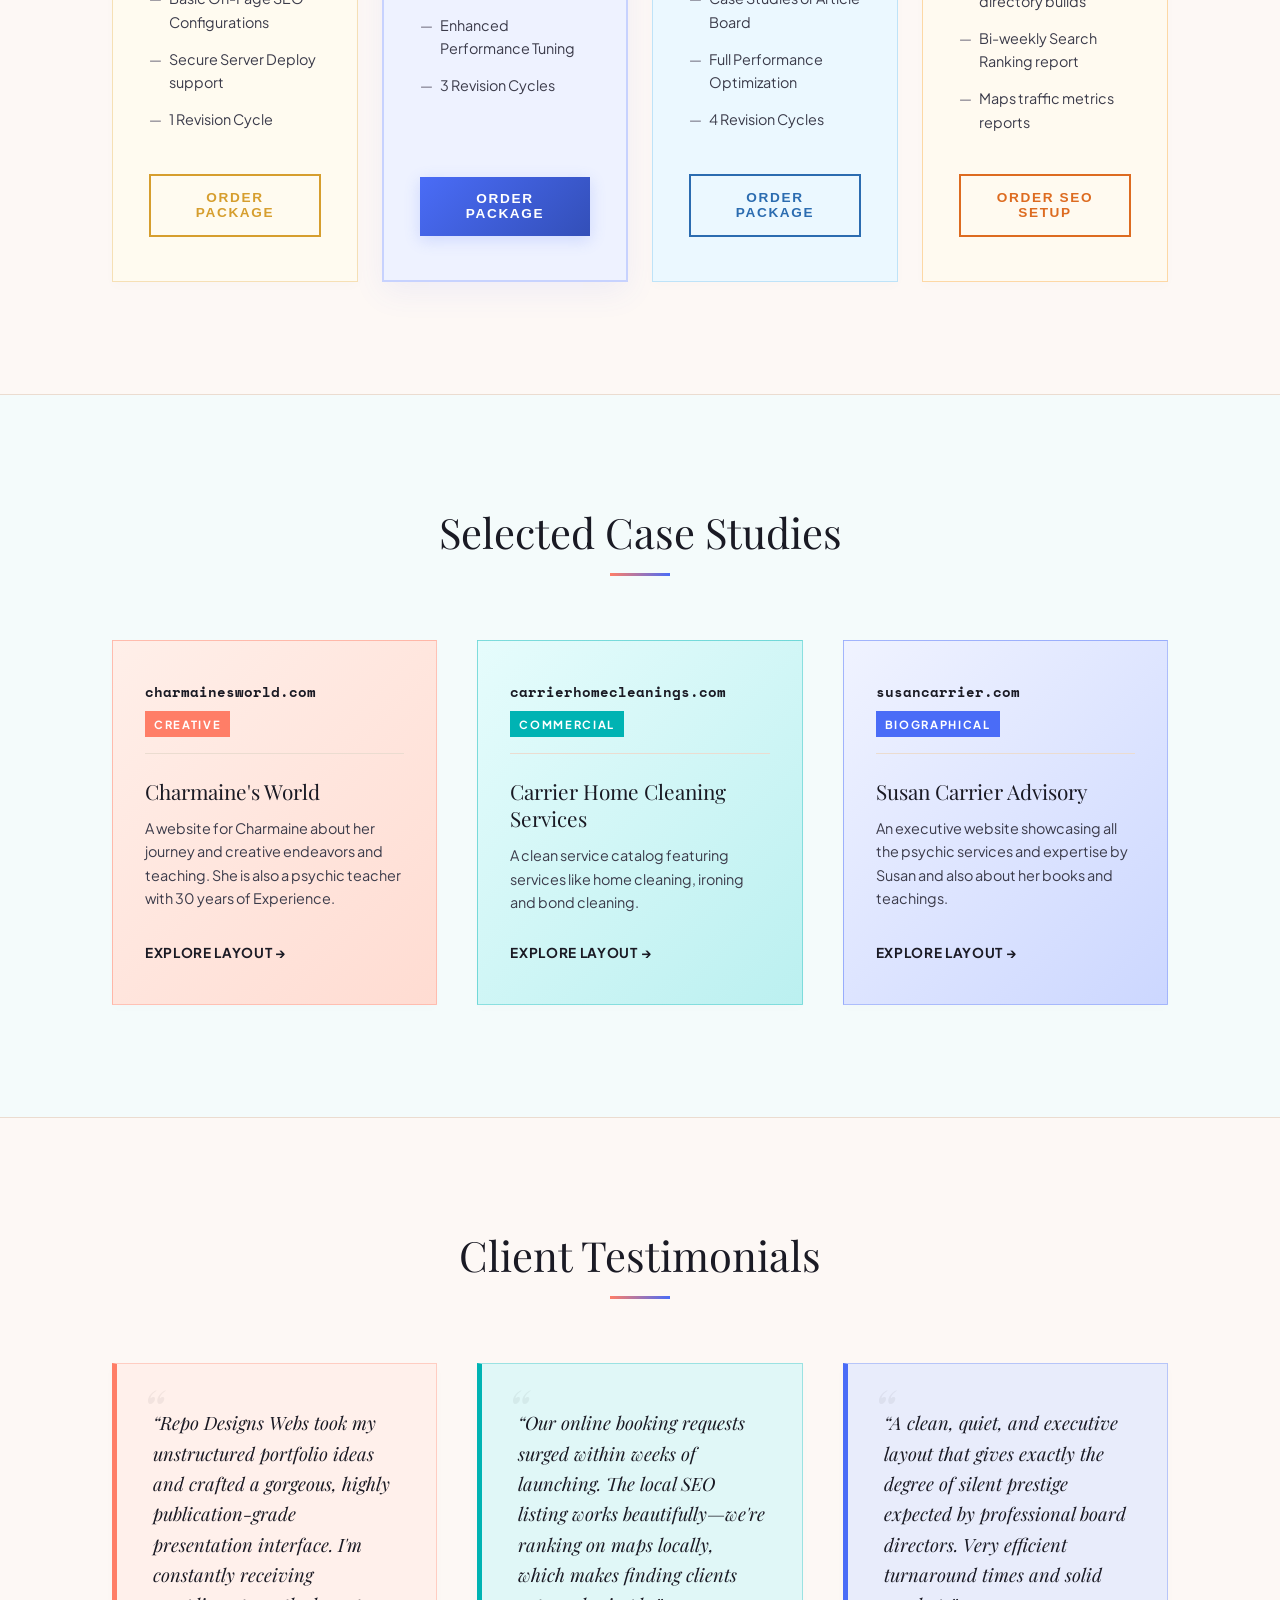
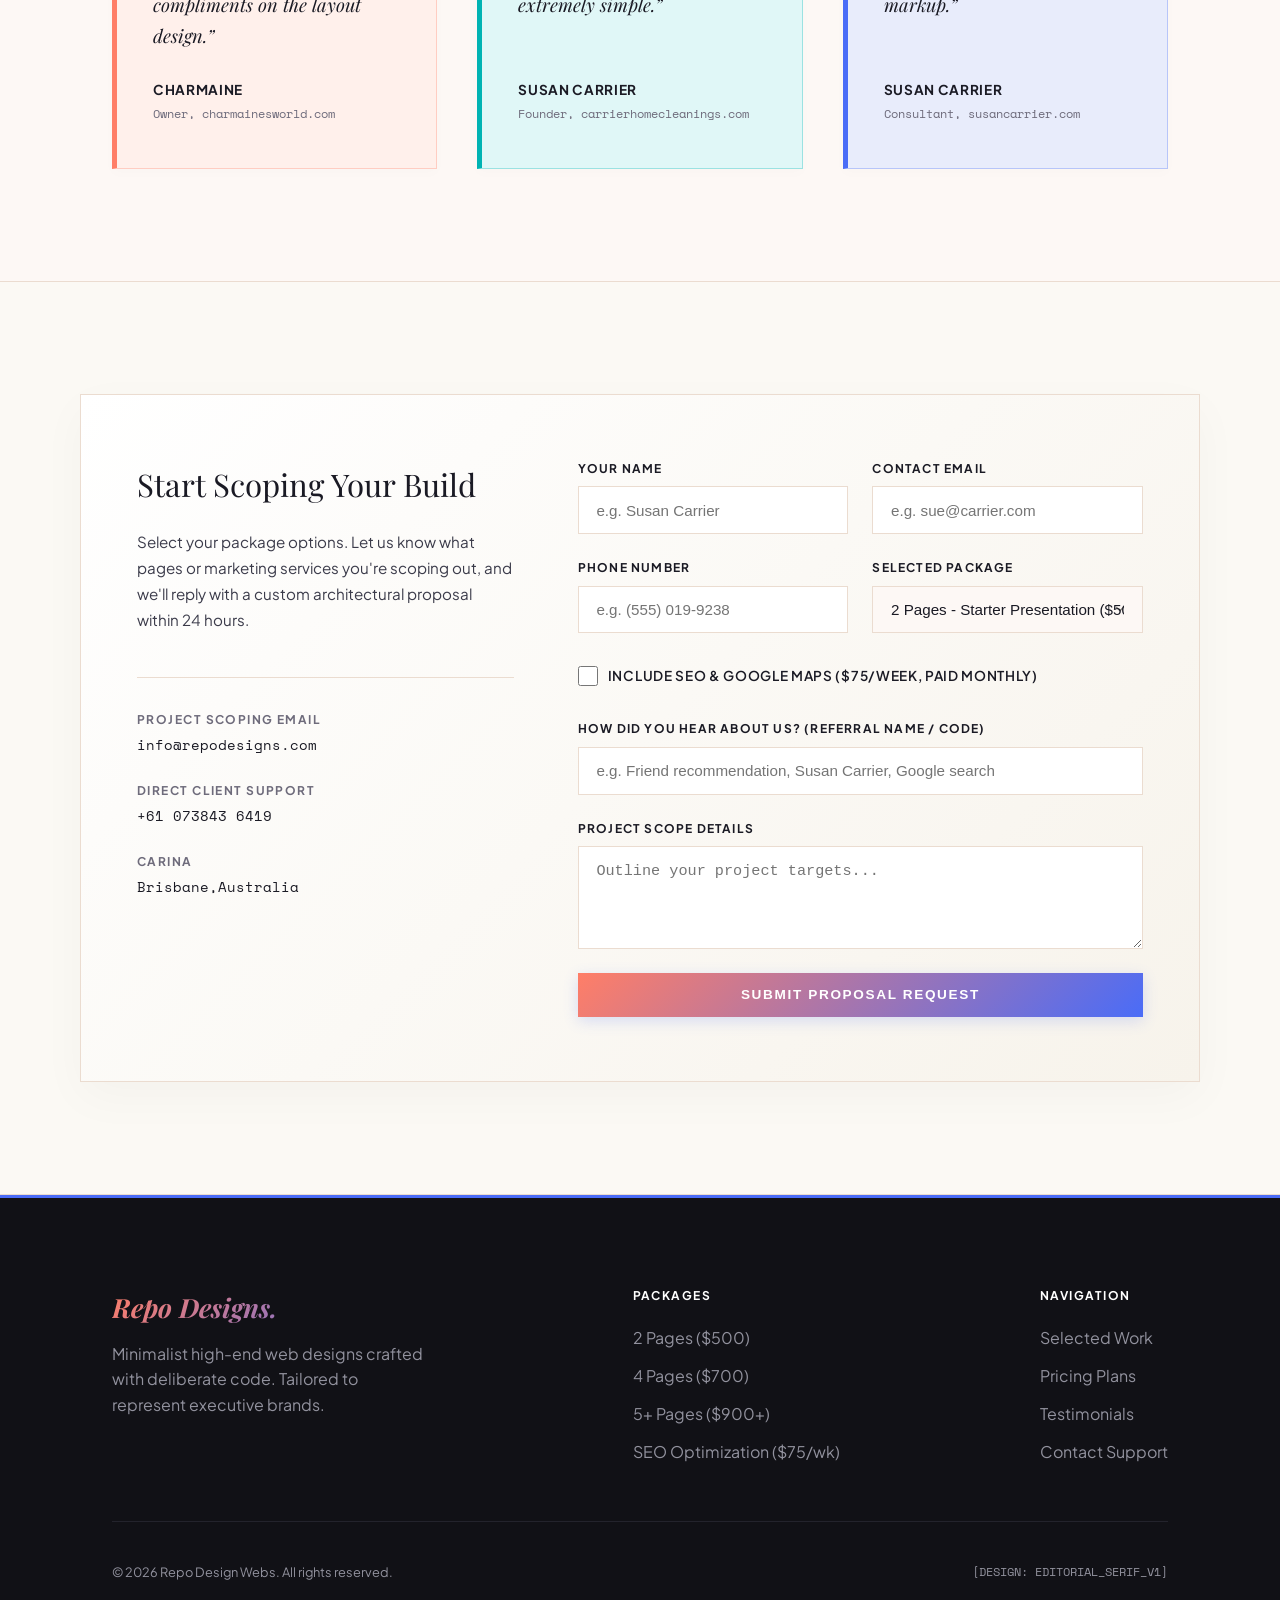
==== commit dd17db55: "Move Editorial Serif layout to root directory" ====
--- a/index.html
+++ b/index.html
@@ -2,13 +2,366 @@
 <html lang="en">
 <head>
     <meta charset="UTF-8">
-    <meta http-equiv="refresh" content="0; url=demo-editorial/index.html">
-    <title>Redirecting...</title>
-    <script type="text/javascript">
-        window.location.href = "demo-editorial/index.html";
-    </script>
+    <meta name="viewport" content="width=device-width, initial-scale=1.0">
+    <title>Repo Design Webs — Editorial Serif Demo</title>
+    
+    <!-- Google Fonts -->
+    <link rel="preconnect" href="https://fonts.googleapis.com">
+    <link rel="preconnect" href="https://fonts.gstatic.com" crossorigin>
+    <link href="https://fonts.googleapis.com/css2?family=Plus+Jakarta+Sans:wght@300;400;500;600;700&family=Playfair+Display:ital,wght@0,400;0,600;0,700;1,400&family=Space+Mono&display=swap" rel="stylesheet">
+    
+    <link rel="stylesheet" href="style.css">
 </head>
 <body>
-    <p>Redirecting to <a href="demo-editorial/index.html">Repo Designs Web</a>...</p>
+
+    <!-- Navigation -->
+    <nav>
+        <div class="container nav-container">
+            <a href="#" class="logo">Repo Designs Web.</a>
+            <ul class="nav-links">
+                <li><a href="#portfolio">Selected Work</a></li>
+                <li><a href="#packages">Pricing & Packages</a></li>
+                <li><a href="#reviews">Client Reviews</a></li>
+                <li><a href="#contact">Inquire</a></li>
+            </ul>
+            <div>
+                <a href="#contact" class="btn-editorial primary" style="padding: 0.6rem 1.25rem; font-size: 0.75rem;">Get Scoping Session</a>
+            </div>
+        </div>
+    </nav>
+
+    <!-- Hero Section -->
+    <section class="hero-section">
+        <div class="container">
+            <div class="hero-content">
+                <span class="hero-tag">Aesthetic Engineering</span>
+                <h1>We design websites with absolute clarity and silent prestige.</h1>
+                <p class="hero-subtitle">Premium custom layouts, lightning-fast rendering speeds, and minimal noise. Tailored to represent your business starting from $500.</p>
+                <div class="hero-btns">
+                    <a href="#packages" class="btn-editorial primary">View Packages</a>
+                    <a href="#portfolio" class="btn-editorial outline">See Our Work</a>
+                </div>
+            </div>
+        </div>
+    </section>
+
+    <!-- Packages Section -->
+    <section id="packages">
+        <div class="container">
+            <h2 class="section-title">Website Scoping Packages</h2>
+            <div class="packages-grid">
+                
+                <!-- Package 1 -->
+                <div class="package-card">
+                    <h3 class="package-name">Starter Presentation</h3>
+                    <span class="package-pages">2 Page Website Build</span>
+                    <div class="package-price-row">
+                        <span class="package-price">$500</span>
+                        <span class="package-price-sub">One-time development cost</span>
+                    </div>
+                    <ul class="package-details-list">
+                        <li>1 Custom Homepage Layout</li>
+                        <li>1 Contact & Scoping Form</li>
+                        <li>Fully Responsive & Mobile Native</li>
+                        <li>Basic On-Page SEO Configurations</li>
+                        <li>Secure Server Deploy support</li>
+                        <li>1 Revision Cycle</li>
+                    </ul>
+                    <button class="btn-editorial outline" onclick="orderPackage('2', false)">Order Package</button>
+                </div>
+
+                <!-- Package 2 -->
+                <div class="package-card highlight">
+                    <span class="badge-popular">Most Selected</span>
+                    <h3 class="package-name">Business Suite</h3>
+                    <span class="package-pages">4 Page Website Build</span>
+                    <div class="package-price-row">
+                        <span class="package-price">$700</span>
+                        <span class="package-price-sub">One-time development cost</span>
+                    </div>
+                    <ul class="package-details-list">
+                        <li>1 Custom Homepage Screen</li>
+                        <li>About / Biography Section</li>
+                        <li>Services Grid or Product Showcase</li>
+                        <li>Custom Lead Scoping Form</li>
+                        <li>Enhanced Performance Tuning</li>
+                        <li>3 Revision Cycles</li>
+                    </ul>
+                    <button class="btn-editorial primary" onclick="orderPackage('4', false)">Order Package</button>
+                </div>
+
+                <!-- Package 3 -->
+                <div class="package-card">
+                    <h3 class="package-name">Corporate Platform</h3>
+                    <span class="package-pages">5+ Page Website Build</span>
+                    <div class="package-price-row">
+                        <span class="package-price">$900<span style="font-size: 1.5rem;">+</span></span>
+                        <span class="package-price-sub">One-time development cost</span>
+                    </div>
+                    <ul class="package-details-list">
+                        <li>Homepage & Custom Framework</li>
+                        <li>Biography & Milestones Profile</li>
+                        <li>Interactive Services Showcase</li>
+                        <li>Case Studies or Article Board</li>
+                        <li>Full Performance Optimization</li>
+                        <li>4 Revision Cycles</li>
+                    </ul>
+                    <button class="btn-editorial outline" onclick="orderPackage('5', false)">Order Package</button>
+                </div>
+
+                <!-- Package 4 (SEO) -->
+                <div class="package-card">
+                    <h3 class="package-name">SEO & Google Maps</h3>
+                    <span class="package-pages">Marketing Add-on</span>
+                    <div class="package-price-row">
+                        <span class="package-price">$75<span style="font-size: 1.2rem; font-family: var(--font-body); font-weight: 500;">/wk</span></span>
+                        <span class="package-price-sub">Paid Monthly ($300/mo)</span>
+                    </div>
+                    <ul class="package-details-list">
+                        <li>Google Maps Rank Optimization</li>
+                        <li>Google Business Profile management</li>
+                        <li>Local Keyword Sync Configuration</li>
+                        <li>Monthly Citation & directory builds</li>
+                        <li>Bi-weekly Search Ranking report</li>
+                        <li>Maps traffic metrics reports</li>
+                    </ul>
+                    <button class="btn-editorial outline" onclick="orderPackage('seo', true)">Order SEO Setup</button>
+                </div>
+
+            </div>
+        </div>
+    </section>
+
+    <!-- Portfolio Section -->
+    <section id="portfolio">
+        <div class="container">
+            <h2 class="section-title">Selected Case Studies</h2>
+            <div class="portfolio-grid">
+                
+                <!-- Portfolio item 1 -->
+                <div class="portfolio-card charmaine">
+                    <div class="portfolio-header">
+                        <span class="portfolio-domain">charmainesworld.com</span>
+                        <span class="portfolio-tag">Creative</span>
+                    </div>
+                    <h3 class="portfolio-title">Charmaine's World</h3>
+                    <p class="portfolio-desc">A website for Charmaine about her journey and creative endeavors and teaching. She is also a psychic teacher with 30 years of Experience.</p>
+                    <a href="https://www.charmainesworld.com" class="portfolio-link">Explore layout →</a>
+                </div>
+
+                <!-- Portfolio item 2 -->
+                <div class="portfolio-card carrier">
+                    <div class="portfolio-header">
+                        <span class="portfolio-domain">carrierhomecleanings.com</span>
+                        <span class="portfolio-tag">Commercial</span>
+                    </div>
+                    <h3 class="portfolio-title">Carrier Home Cleaning Services</h3>
+                    <p class="portfolio-desc">A clean service catalog featuring services like home cleaning, ironing and bond cleaning.</p>
+                    <a href="https://www.carrierhomecleanings.com" class="portfolio-link">Explore layout →</a>
+                </div>
+
+                <!-- Portfolio item 3 -->
+                <div class="portfolio-card susan">
+                    <div class="portfolio-header">
+                        <span class="portfolio-domain">susancarrier.com</span>
+                        <span class="portfolio-tag">Biographical</span>
+                    </div>
+                    <h3 class="portfolio-title">Susan Carrier Advisory</h3>
+                    <p class="portfolio-desc">An executive website showcasing all the psychic services and expertise by Susan and also about her books and teachings.</p>
+                    <a href="https://www.susancarrier.com" class="portfolio-link">Explore layout →</a>
+                </div>
+
+            </div>
+        </div>
+    </section>
+
+    <!-- Reviews Section -->
+    <section id="reviews" style="background: var(--bg-secondary);">
+        <div class="container">
+            <h2 class="section-title">Client Testimonials</h2>
+            <div class="reviews-grid">
+                
+                <!-- Review 1 -->
+                <div class="review-card">
+                    <div class="review-quote">
+                        <span>“Repo Designs Webs took my unstructured portfolio ideas and crafted a gorgeous, highly publication-grade presentation interface. I'm constantly receiving compliments on the layout design.”</span>
+                    </div>
+                    <div>
+                        <div class="review-author">Charmaine</div>
+                        <div class="review-author-title">Owner, charmainesworld.com</div>
+                    </div>
+                </div>
+
+                <!-- Review 2 -->
+                <div class="review-card">
+                    <div class="review-quote">
+                        <span>“Our online booking requests surged within weeks of launching. The local SEO listing works beautifully—we're ranking on maps locally, which makes finding clients extremely simple.”</span>
+                    </div>
+                    <div>
+                        <div class="review-author">Susan Carrier</div>
+                        <div class="review-author-title">Founder, carrierhomecleanings.com</div>
+                    </div>
+                </div>
+
+                <!-- Review 3 -->
+                <div class="review-card">
+                    <div class="review-quote">
+                        <span>“A clean, quiet, and executive layout that gives exactly the degree of silent prestige expected by professional board directors. Very efficient turnaround times and solid markup.”</span>
+                    </div>
+                    <div>
+                        <div class="review-author">Susan Carrier</div>
+                        <div class="review-author-title">Consultant, susancarrier.com</div>
+                    </div>
+                </div>
+
+            </div>
+        </div>
+    </section>
+
+    <!-- Contact Section -->
+    <section id="contact">
+        <div class="container contact-layout">
+            
+            <div class="contact-info">
+                <h3>Start Scoping Your Build</h3>
+                <p>Select your package options. Let us know what pages or marketing services you're scoping out, and we'll reply with a custom architectural proposal within 24 hours.</p>
+                
+                <div class="contact-details-box">
+                    <div class="contact-detail-item">
+                        <strong>Project Scoping Email</strong>
+                        info@repodesigns.com
+                    </div>
+                    <div class="contact-detail-item">
+                        <strong>Direct Client Support</strong>
+                        +61 073843 6419
+                    </div>
+                    <div class="contact-detail-item">
+                        <strong>Carina</strong>
+                        Brisbane,Australia
+                    </div>
+                </div>
+            </div>
+
+            <div>
+                <form class="editorial-form" id="inquiry-form" onsubmit="handleInquirySubmit(event)">
+                    
+                    <div class="form-row-2">
+                        <div class="form-group">
+                            <label for="name">Your Name</label>
+                            <input type="text" id="name" required class="form-input" placeholder="e.g. Susan Carrier">
+                        </div>
+                        <div class="form-group">
+                            <label for="email">Contact Email</label>
+                            <input type="email" id="email" required class="form-input" placeholder="e.g. sue@carrier.com">
+                        </div>
+                    </div>
+
+                    <div class="form-row-2">
+                        <div class="form-group">
+                            <label for="phone">Phone Number</label>
+                            <input type="tel" id="phone" required class="form-input" placeholder="e.g. (555) 019-9238">
+                        </div>
+                        <div class="form-group">
+                            <label for="package-select">Selected Package</label>
+                            <select id="package-select" class="form-input" style="appearance: none; background: url('data:image/svg+xml;utf8,<svg xmlns=%22http://www.w3.org/2000/svg%22 width=%2224%22 height=%2224%22 viewBox=%220 0 24 24%22 fill=%22none%22 stroke=%22%237c7a75%22 stroke-width=%222%22 stroke-linecap=%22round%22 stroke-linejoin=%22round%22><polyline points=%226 9 12 15 18 9%22></polyline></svg>') no-repeat right 15px center; background-size: 14px; background-color: var(--bg-secondary);">
+                                <option value="2">2 Pages - Starter Presentation ($500)</option>
+                                <option value="4">4 Pages - Business Suite ($700)</option>
+                                <option value="5">5+ Pages - Corporate Platform ($900+)</option>
+                                <option value="none">None - Marketing Services Only</option>
+                            </select>
+                        </div>
+                    </div>
+
+                    <div style="display: flex; align-items: center; gap: 10px; padding: 0.5rem 0;">
+                        <input type="checkbox" id="seo-addon" style="width: 20px; height: 20px; cursor: pointer; accent-color: #1c1c1c;">
+                        <label for="seo-addon" style="font-weight: 600; cursor: pointer; font-size: 0.85rem; text-transform: uppercase; letter-spacing: 0.05em;">Include SEO & Google Maps ($75/week, Paid Monthly)</label>
+                    </div>
+
+                    <div class="form-group">
+                        <label for="referral">How did you hear about us? (Referral Name / Code)</label>
+                        <input type="text" id="referral" class="form-input" placeholder="e.g. Friend recommendation, Susan Carrier, Google search">
+                    </div>
+
+                    <div class="form-group">
+                        <label for="message">Project Scope Details</label>
+                        <textarea id="message" rows="4" class="form-input" style="resize: vertical;" placeholder="Outline your project targets..."></textarea>
+                    </div>
+
+                    <button type="submit" class="btn-editorial primary">Submit Proposal Request</button>
+                </form>
+            </div>
+
+        </div>
+    </section>
+
+    <!-- Footer -->
+    <footer class="editorial-footer">
+        <div class="container">
+            <div class="footer-top">
+                <div class="footer-brand">
+                    <h2>Repo Designs.</h2>
+                    <p style="max-width: 320px; line-height: 1.6;">Minimalist high-end web designs crafted with deliberate code. Tailored to represent executive brands.</p>
+                </div>
+                <div class="footer-links-col">
+                    <h4>Packages</h4>
+                    <ul>
+                        <li><a href="#packages" onclick="orderPackage('2', false)">2 Pages ($500)</a></li>
+                        <li><a href="#packages" onclick="orderPackage('4', false)">4 Pages ($700)</a></li>
+                        <li><a href="#packages" onclick="orderPackage('5', false)">5+ Pages ($900+)</a></li>
+                        <li><a href="#packages" onclick="orderPackage('seo', true)">SEO Optimization ($75/wk)</a></li>
+                    </ul>
+                </div>
+                <div class="footer-links-col">
+                    <h4>Navigation</h4>
+                    <ul>
+                        <li><a href="#portfolio">Selected Work</a></li>
+                        <li><a href="#packages">Pricing Plans</a></li>
+                        <li><a href="#reviews">Testimonials</a></li>
+                        <li><a href="#contact">Contact Support</a></li>
+                    </ul>
+                </div>
+            </div>
+            <div class="footer-bottom">
+                <p>&copy; 2026 Repo Design Webs. All rights reserved.</p>
+                <p style="font-family: var(--font-mono); font-size: 0.75rem;">[DESIGN: EDITORIAL_SERIF_V1]</p>
+            </div>
+        </div>
+    </footer>
+
+    <!-- Interactive script logic -->
+    <script>
+        function orderPackage(pkgKey, selectSeo) {
+            const packageSelect = document.getElementById('package-select');
+            const seoAddon = document.getElementById('seo-addon');
+            
+            if (pkgKey === 'seo') {
+                packageSelect.value = 'none';
+                seoAddon.checked = true;
+            } else {
+                packageSelect.value = pkgKey;
+                seoAddon.checked = selectSeo;
+            }
+            
+            // Focus on name field
+            document.getElementById('name').focus();
+            
+            // Scroll to form section
+            document.getElementById('contact').scrollIntoView({ behavior: 'smooth' });
+        }
+
+        function handleInquirySubmit(event) {
+            event.preventDefault();
+            const name = document.getElementById('name').value;
+            const email = document.getElementById('email').value;
+            const phone = document.getElementById('phone').value;
+            const pkg = document.getElementById('package-select').value;
+            const seo = document.getElementById('seo-addon').checked ? 'including SEO & Google Maps ($75/week)' : 'without marketing add-ons';
+            const referral = document.getElementById('referral').value || 'None';
+
+            alert(`Thank you, ${name}!\n\nWe have logged your request for the package configuration (${pkg} Pages, ${seo}). We will reach out to you shortly at ${email} or ${phone}.\n\nReferral Recorded: ${referral}`);
+            
+            document.getElementById('inquiry-form').reset();
+        }
+    </script>
 </body>
 </html>
--- a/style.css
+++ b/style.css
@@ -0,0 +1,853 @@
+/* ==========================================================================
+   EDITORIAL SERIF DESIGN SYSTEM (ULTRA COLOURFUL EDITION)
+   ========================================================================== */
+
+:root {
+    --bg-primary: #ffffff;
+    --bg-secondary: #fdf8f5;  /* Sunset cream */
+    --bg-tertiary: #f3eff9;   /* Lavender tint */
+    --text-primary: #1a1a24;
+    --text-secondary: #3b3b4a;
+    --text-muted: #6e6b7b;
+    
+    --border-hairline: 1px solid #ebdcd0;
+    --border-dark: 2px solid #1a1a24;
+    
+    /* Branding Core Accents */
+    --color-creative: #ff7e67;
+    --color-creative-bg: #fff0eb;
+    --color-creative-grad: linear-gradient(135deg, #ffefe9 0%, #ffdcd2 100%);
+    
+    --color-clean: #00b3b3;
+    --color-clean-bg: #e0f7f7;
+    --color-clean-grad: linear-gradient(135deg, #e6fcfc 0%, #bbf0f0 100%);
+    
+    --color-advisory: #4a6cf7;
+    --color-advisory-bg: #e8ecfb;
+    --color-advisory-grad: linear-gradient(135deg, #f0f3ff 0%, #ccd7ff 100%);
+    
+    /* Package Accent Color Schemes */
+    --pkg-starter: #d69e2e;
+    --pkg-starter-bg: #fffbf0;
+    --pkg-starter-border: #f6e0b5;
+    
+    --pkg-business: #4a6cf7;
+    --pkg-business-bg: #eef2ff;
+    --pkg-business-border: #c7d2fe;
+    
+    --pkg-corporate: #2b6cb0;
+    --pkg-corporate-bg: #ebf8ff;
+    --pkg-corporate-border: #bee3f8;
+    
+    --pkg-seo: #dd6b20;
+    --pkg-seo-bg: #fffaf0;
+    --pkg-seo-border: #fdd8a5;
+
+    --font-heading: 'Playfair Display', Georgia, serif;
+    --font-body: 'Plus Jakarta Sans', -apple-system, BlinkMacSystemFont, "Segoe UI", Roboto, sans-serif;
+    --font-mono: 'Space Mono', monospace;
+    
+    --transition: all 0.3s cubic-bezier(0.16, 1, 0.3, 1);
+}
+
+/* Base Resets */
+* {
+    box-sizing: border-box;
+    margin: 0;
+    padding: 0;
+    scroll-behavior: smooth;
+}
+
+body {
+    background-color: var(--bg-primary);
+    color: var(--text-primary);
+    font-family: var(--font-body);
+    line-height: 1.625;
+    -webkit-font-smoothing: antialiased;
+}
+
+a {
+    color: inherit;
+    text-decoration: none;
+    transition: var(--transition);
+}
+
+/* Layout Elements */
+.container {
+    max-width: 1120px;
+    margin: 0 auto;
+    width: 100%;
+    padding: 0 2rem;
+}
+
+section {
+    padding: 7rem 0;
+    border-bottom: var(--border-hairline);
+}
+
+/* Navigation */
+.back-hub-bar {
+    background: linear-gradient(to right, #ffebe3, #e8ecfb);
+    border-bottom: var(--border-hairline);
+    padding: 0.6rem 0;
+    font-size: 0.85rem;
+    font-family: var(--font-mono);
+}
+
+.back-hub-bar a {
+    color: var(--text-primary);
+    display: inline-flex;
+    align-items: center;
+    gap: 6px;
+    font-weight: bold;
+}
+
+.back-hub-bar a:hover {
+    opacity: 0.8;
+}
+
+nav {
+    border-bottom: var(--border-hairline);
+    background: rgba(255, 255, 255, 0.95);
+    position: sticky;
+    top: 0;
+    z-index: 100;
+    backdrop-filter: blur(8px);
+}
+
+.nav-container {
+    display: flex;
+    justify-content: space-between;
+    align-items: center;
+    height: 4.5rem;
+}
+
+.logo {
+    font-family: var(--font-heading);
+    font-size: 1.4rem;
+    font-weight: 700;
+    font-style: italic;
+    letter-spacing: -0.01em;
+    background: linear-gradient(135deg, var(--color-creative), var(--color-advisory));
+    -webkit-background-clip: text;
+    -webkit-text-fill-color: transparent;
+    background-clip: text;
+}
+
+.nav-links {
+    display: flex;
+    gap: 2.5rem;
+    list-style: none;
+}
+
+.nav-links a {
+    font-size: 0.9rem;
+    font-weight: 600;
+    color: var(--text-secondary);
+}
+
+.nav-links a:hover {
+    color: var(--color-advisory);
+}
+
+/* Typography */
+h1 {
+    font-family: var(--font-heading);
+    font-size: clamp(2.5rem, 6vw, 4.2rem);
+    font-weight: 400;
+    line-height: 1.1;
+    margin-bottom: 1.5rem;
+    letter-spacing: -0.02em;
+}
+
+h2.section-title {
+    font-family: var(--font-heading);
+    font-size: clamp(2rem, 4vw, 2.6rem);
+    font-weight: 400;
+    line-height: 1.2;
+    text-align: center;
+    margin-bottom: 4rem;
+    position: relative;
+}
+
+h2.section-title::after {
+    content: '';
+    display: block;
+    width: 60px;
+    height: 3px;
+    background: linear-gradient(to right, var(--color-creative), var(--color-advisory));
+    margin: 1rem auto 0;
+}
+
+h3 {
+    font-family: var(--font-heading);
+    font-size: 1.45rem;
+    font-weight: 400;
+}
+
+/* Buttons */
+.btn-editorial {
+    display: inline-flex;
+    align-items: center;
+    justify-content: center;
+    padding: 0.9rem 1.85rem;
+    font-size: 0.85rem;
+    font-weight: 700;
+    text-transform: uppercase;
+    letter-spacing: 0.12em;
+    cursor: pointer;
+    transition: var(--transition);
+    border-radius: 0;
+}
+
+.btn-editorial.primary {
+    background: linear-gradient(135deg, var(--color-creative), var(--color-advisory));
+    color: #ffffff;
+    border: none;
+    box-shadow: 0 4px 15px rgba(74, 108, 247, 0.2);
+}
+
+.btn-editorial.primary:hover {
+    transform: translateY(-2px);
+    box-shadow: 0 6px 20px rgba(74, 108, 247, 0.35);
+}
+
+.btn-editorial.outline {
+    background: transparent;
+    color: var(--text-primary);
+    border: 2px solid var(--text-primary);
+}
+
+.btn-editorial.outline:hover {
+    background: var(--text-primary);
+    color: #ffffff;
+}
+
+/* Hero Section with Rich Multi-Color Mesh Gradient */
+.hero-section {
+    background: 
+        radial-gradient(at 0% 0%, #ffece4 0px, transparent 55%), 
+        radial-gradient(at 50% 0%, #e8edff 0px, transparent 55%), 
+        radial-gradient(at 100% 0%, #ffdef7 0px, transparent 55%), 
+        radial-gradient(at 100% 100%, #e0fbf7 0px, transparent 50%),
+        #ffffff;
+    border-bottom: var(--border-hairline);
+    padding: 9rem 0;
+}
+
+.hero-content {
+    max-width: 850px;
+    margin: 0 auto;
+    text-align: center;
+}
+
+.hero-tag {
+    font-family: var(--font-mono);
+    font-size: 0.8rem;
+    text-transform: uppercase;
+    letter-spacing: 0.18em;
+    color: var(--color-advisory);
+    margin-bottom: 2rem;
+    display: inline-block;
+    background: linear-gradient(135deg, rgba(74, 108, 247, 0.1), rgba(255, 126, 103, 0.1));
+    border: 1px solid rgba(74, 108, 247, 0.2);
+    padding: 6px 16px;
+    border-radius: 30px;
+    font-weight: 700;
+}
+
+.hero-subtitle {
+    font-size: 1.2rem;
+    color: var(--text-secondary);
+    margin-bottom: 3rem;
+    font-weight: 300;
+    line-height: 1.75;
+}
+
+.hero-btns {
+    display: flex;
+    justify-content: center;
+    gap: 1.5rem;
+}
+
+/* Packages Section & Cards Grid */
+#packages {
+    background-color: var(--bg-secondary);
+}
+
+.packages-grid {
+    display: grid;
+    grid-template-columns: repeat(4, 1fr);
+    gap: 1.5rem;
+}
+
+@media (max-width: 1024px) {
+    .packages-grid {
+        grid-template-columns: repeat(2, 1fr);
+        gap: 1.5rem;
+    }
+}
+
+@media (max-width: 600px) {
+    .packages-grid {
+        grid-template-columns: 1fr;
+        gap: 1.5rem;
+    }
+}
+
+.package-card {
+    padding: 2.75rem 2.25rem;
+    display: flex;
+    flex-direction: column;
+    transition: var(--transition);
+    position: relative;
+    border: var(--border-hairline);
+    box-shadow: 0 4px 12px rgba(0, 0, 0, 0.015);
+}
+
+/* Package Card 1 (Starter) - Gold/Yellow Theme */
+.packages-grid .package-card:nth-child(1) {
+    background: var(--pkg-starter-bg);
+    border: 1px solid var(--pkg-starter-border);
+}
+.packages-grid .package-card:nth-child(1):hover {
+    border-color: var(--pkg-starter);
+    transform: translateY(-5px);
+    box-shadow: 0 12px 30px rgba(214, 158, 46, 0.12);
+}
+.packages-grid .package-card:nth-child(1) .package-pages {
+    color: var(--pkg-starter);
+    font-weight: 700;
+}
+.packages-grid .package-card:nth-child(1) .btn-editorial.outline {
+    color: var(--pkg-starter);
+    border-color: var(--pkg-starter);
+}
+.packages-grid .package-card:nth-child(1) .btn-editorial.outline:hover {
+    background: var(--pkg-starter);
+    color: #fff;
+}
+
+/* Package Card 2 (Business - Highlighted) - Royal Indigo Theme */
+.packages-grid .package-card:nth-child(2) {
+    background: var(--pkg-business-bg);
+    border: 2px solid var(--pkg-business-border);
+    box-shadow: 0 10px 30px rgba(74, 108, 247, 0.08);
+}
+.packages-grid .package-card:nth-child(2):hover {
+    transform: translateY(-5px);
+    box-shadow: 0 15px 35px rgba(74, 108, 247, 0.18);
+}
+.packages-grid .package-card:nth-child(2) .package-pages {
+    color: var(--pkg-business);
+    font-weight: 700;
+}
+.packages-grid .package-card:nth-child(2) .btn-editorial.primary {
+    background: linear-gradient(135deg, var(--pkg-business), #334fb8);
+    border-color: var(--pkg-business);
+}
+.packages-grid .package-card:nth-child(2) .btn-editorial.primary:hover {
+    background: transparent;
+    color: var(--pkg-business);
+    border-width: 2px;
+}
+
+.package-card.highlight .badge-popular {
+    position: absolute;
+    top: 0;
+    left: 50%;
+    transform: translate(-50%, -50%);
+    background: var(--pkg-business);
+    color: #fff;
+    font-size: 0.7rem;
+    font-family: var(--font-mono);
+    text-transform: uppercase;
+    letter-spacing: 0.12em;
+    padding: 4px 12px;
+    font-weight: 700;
+}
+
+/* Package Card 3 (Corporate) - Cobalt Blue/Teal Theme */
+.packages-grid .package-card:nth-child(3) {
+    background: var(--pkg-corporate-bg);
+    border: 1px solid var(--pkg-corporate-border);
+}
+.packages-grid .package-card:nth-child(3):hover {
+    border-color: var(--pkg-corporate);
+    transform: translateY(-5px);
+    box-shadow: 0 12px 30px rgba(43, 108, 176, 0.12);
+}
+.packages-grid .package-card:nth-child(3) .package-pages {
+    color: var(--pkg-corporate);
+    font-weight: 700;
+}
+.packages-grid .package-card:nth-child(3) .btn-editorial.outline {
+    color: var(--pkg-corporate);
+    border-color: var(--pkg-corporate);
+}
+.packages-grid .package-card:nth-child(3) .btn-editorial.outline:hover {
+    background: var(--pkg-corporate);
+    color: #fff;
+}
+
+/* Package Card 4 (SEO) - Rich Orange Theme */
+.packages-grid .package-card:nth-child(4) {
+    background: var(--pkg-seo-bg);
+    border: 1px solid var(--pkg-seo-border);
+}
+.packages-grid .package-card:nth-child(4):hover {
+    border-color: var(--pkg-seo);
+    transform: translateY(-5px);
+    box-shadow: 0 12px 30px rgba(221, 107, 32, 0.12);
+}
+.packages-grid .package-card:nth-child(4) .package-pages {
+    color: var(--pkg-seo);
+    font-weight: 700;
+}
+.packages-grid .package-card:nth-child(4) .btn-editorial.outline {
+    color: var(--pkg-seo);
+    border-color: var(--pkg-seo);
+}
+.packages-grid .package-card:nth-child(4) .btn-editorial.outline:hover {
+    background: var(--pkg-seo);
+    color: #fff;
+}
+
+.package-name {
+    font-size: 1.35rem;
+    margin-bottom: 0.5rem;
+    color: var(--text-primary);
+}
+
+.package-pages {
+    font-family: var(--font-mono);
+    font-size: 0.8rem;
+    text-transform: uppercase;
+    margin-bottom: 1.75rem;
+}
+
+.package-price-row {
+    margin-bottom: 2rem;
+    border-bottom: var(--border-hairline);
+    padding-bottom: 1.5rem;
+}
+
+.package-price {
+    font-family: var(--font-heading);
+    font-size: 2.3rem;
+    font-weight: 400;
+    color: var(--text-primary);
+    line-height: 1;
+}
+
+.package-price-sub {
+    font-size: 0.8rem;
+    color: var(--text-muted);
+    margin-top: 6px;
+    display: block;
+}
+
+.package-details-list {
+    list-style: none;
+    margin-bottom: 2.5rem;
+    flex-grow: 1;
+    display: flex;
+    flex-direction: column;
+    gap: 0.85rem;
+}
+
+.package-details-list li {
+    font-size: 0.9rem;
+    color: var(--text-secondary);
+    position: relative;
+    padding-left: 1.25rem;
+}
+
+.package-details-list li::before {
+    content: "—";
+    position: absolute;
+    left: 0;
+    color: var(--text-muted);
+}
+
+.package-card .btn-editorial {
+    width: 100%;
+}
+
+/* Portfolio Section with Light Mint Teal Background */
+#portfolio {
+    background: #f4fbfb;
+}
+
+.portfolio-grid {
+    display: grid;
+    grid-template-columns: repeat(auto-fit, minmax(320px, 1fr));
+    gap: 2.5rem;
+}
+
+.portfolio-card {
+    padding: 2.5rem 2rem;
+    transition: var(--transition);
+    display: flex;
+    flex-direction: column;
+    border: 1px solid #d0e7e7;
+    box-shadow: 0 4px 10px rgba(0,0,0,0.01);
+}
+
+/* Card Branding Colors (Saturated Gradients) */
+.portfolio-card.charmaine {
+    background: var(--color-creative-grad);
+    border-color: rgba(255, 126, 103, 0.4);
+}
+.portfolio-card.charmaine:hover {
+    border-color: #ff7e67;
+    transform: translateY(-6px);
+    box-shadow: 0 15px 35px rgba(255, 126, 103, 0.15);
+}
+.portfolio-card.charmaine .portfolio-tag {
+    background: #ff7e67;
+    border-color: #ff7e67;
+}
+
+.portfolio-card.carrier {
+    background: var(--color-clean-grad);
+    border-color: rgba(0, 179, 179, 0.4);
+}
+.portfolio-card.carrier:hover {
+    border-color: #00b3b3;
+    transform: translateY(-6px);
+    box-shadow: 0 15px 35px rgba(0, 179, 179, 0.15);
+}
+.portfolio-card.carrier .portfolio-tag {
+    background: #00b3b3;
+    border-color: #00b3b3;
+}
+
+.portfolio-card.susan {
+    background: var(--color-advisory-grad);
+    border-color: rgba(74, 108, 247, 0.4);
+}
+.portfolio-card.susan:hover {
+    border-color: #4a6cf7;
+    transform: translateY(-6px);
+    box-shadow: 0 15px 35px rgba(74, 108, 247, 0.15);
+}
+.portfolio-card.susan .portfolio-tag {
+    background: #4a6cf7;
+    border-color: #4a6cf7;
+}
+
+.portfolio-header {
+    border-bottom: var(--border-hairline);
+    padding-bottom: 1rem;
+    margin-bottom: 1.5rem;
+    display: flex;
+    justify-content: space-between;
+    align-items: center;
+    flex-wrap: wrap;
+    gap: 0.5rem;
+}
+
+.portfolio-domain {
+    font-family: var(--font-mono);
+    font-size: 0.85rem;
+    color: var(--text-primary);
+    font-weight: bold;
+}
+
+.portfolio-tag {
+    font-size: 0.7rem;
+    text-transform: uppercase;
+    letter-spacing: 0.15em;
+    font-weight: 700;
+    border: 1px solid var(--text-primary);
+    padding: 3px 8px;
+    background: var(--text-primary);
+    color: #fff;
+}
+
+.portfolio-title {
+    font-size: 1.3rem;
+    margin-bottom: 0.75rem;
+    line-height: 1.3;
+}
+
+.portfolio-desc {
+    font-size: 0.9rem;
+    color: var(--text-secondary);
+    margin-bottom: 1.75rem;
+    flex-grow: 1;
+}
+
+.portfolio-link {
+    font-size: 0.85rem;
+    font-weight: 700;
+    text-transform: uppercase;
+    letter-spacing: 0.05em;
+    display: inline-flex;
+    align-items: center;
+    gap: 6px;
+    color: var(--text-primary);
+}
+
+.portfolio-link:hover {
+    opacity: 0.8;
+}
+
+/* Reviews Section with Soft Blue-Gray Background */
+#reviews {
+    background: #f1f3f9;
+}
+
+.reviews-grid {
+    display: grid;
+    grid-template-columns: repeat(auto-fit, minmax(300px, 1fr));
+    gap: 2.5rem;
+}
+
+.review-card {
+    padding: 2.75rem 2.25rem;
+    border: 1px solid #d9dfed;
+    display: flex;
+    flex-direction: column;
+    justify-content: space-between;
+    transition: var(--transition);
+    box-shadow: 0 4px 12px rgba(0,0,0,0.015);
+}
+
+.review-card:hover {
+    transform: translateY(-4px);
+    box-shadow: 0 12px 30px rgba(0,0,0,0.04);
+}
+
+/* Testimonial Cards Solid Saturated Backgrounds matching branding */
+.reviews-grid .review-card:nth-child(1) {
+    background: var(--color-creative-bg);
+    border: 1.5px solid rgba(255, 126, 103, 0.3);
+    border-left: 5px solid var(--color-creative);
+}
+.reviews-grid .review-card:nth-child(2) {
+    background: var(--color-clean-bg);
+    border: 1.5px solid rgba(0, 179, 179, 0.3);
+    border-left: 5px solid var(--color-clean);
+}
+.reviews-grid .review-card:nth-child(3) {
+    background: var(--color-advisory-bg);
+    border: 1.5px solid rgba(74, 108, 247, 0.3);
+    border-left: 5px solid var(--color-advisory);
+}
+
+.review-quote {
+    font-family: var(--font-heading);
+    font-size: 1.15rem;
+    font-style: italic;
+    color: var(--text-primary);
+    line-height: 1.65;
+    margin-bottom: 1.75rem;
+    position: relative;
+}
+
+.review-quote::before {
+    content: "“";
+    font-size: 3.5rem;
+    position: absolute;
+    top: -1.75rem;
+    left: -0.75rem;
+    color: rgba(0, 0, 0, 0.05);
+    font-family: var(--font-heading);
+    line-height: 1;
+    z-index: 0;
+}
+
+.review-quote span {
+    position: relative;
+    z-index: 1;
+}
+
+.review-author {
+    font-size: 0.85rem;
+    font-weight: 700;
+    letter-spacing: 0.05em;
+    text-transform: uppercase;
+}
+
+.review-author-title {
+    font-family: var(--font-mono);
+    font-size: 0.75rem;
+    color: var(--text-muted);
+    margin-top: 3px;
+}
+
+/* Contact / Form Section with Warm Sand/Beige Background */
+#contact {
+    background: #fbf9f4;
+}
+
+.contact-layout {
+    display: grid;
+    grid-template-columns: 0.8fr 1.2fr;
+    gap: 4rem;
+    background: linear-gradient(135deg, #ffffff 0%, #f7f3eb 100%);
+    padding: 4rem 3.5rem;
+    border: var(--border-hairline);
+    box-shadow: 0 15px 45px rgba(0,0,0,0.03);
+}
+
+.contact-info h3 {
+    margin-bottom: 1.25rem;
+    font-family: var(--font-heading);
+    font-size: 1.95rem;
+}
+
+.contact-info p {
+    color: var(--text-secondary);
+    font-size: 0.95rem;
+    margin-bottom: 2.75rem;
+    line-height: 1.7;
+}
+
+.contact-details-box {
+    border-top: var(--border-hairline);
+    padding-top: 2rem;
+    display: flex;
+    flex-direction: column;
+    gap: 1.5rem;
+}
+
+.contact-detail-item {
+    font-family: var(--font-mono);
+    font-size: 0.9rem;
+    color: var(--text-primary);
+}
+
+.contact-detail-item strong {
+    font-family: var(--font-body);
+    font-size: 0.75rem;
+    text-transform: uppercase;
+    letter-spacing: 0.12em;
+    color: var(--text-muted);
+    display: block;
+    margin-bottom: 4px;
+}
+
+/* Forms */
+.editorial-form {
+    display: flex;
+    flex-direction: column;
+    gap: 1.5rem;
+}
+
+.form-row-2 {
+    display: grid;
+    grid-template-columns: 1fr 1fr;
+    gap: 1.5rem;
+}
+
+.form-group {
+    display: flex;
+    flex-direction: column;
+    gap: 0.5rem;
+}
+
+.form-group label {
+    font-size: 0.75rem;
+    font-weight: 700;
+    text-transform: uppercase;
+    letter-spacing: 0.1em;
+    color: var(--text-primary);
+}
+
+.form-input {
+    background: var(--bg-primary);
+    border: var(--border-hairline);
+    padding: 0.9rem 1.1rem;
+    font-size: 0.95rem;
+    color: var(--text-primary);
+    width: 100%;
+    transition: var(--transition);
+}
+
+.form-input:focus {
+    border-color: var(--color-advisory);
+    background: var(--bg-primary);
+    box-shadow: 0 0 0 4px rgba(74, 108, 247, 0.1);
+}
+
+/* Footer (Sophisticated Deep Blue-Black Canvas) */
+footer.editorial-footer {
+    padding: 5.5rem 0;
+    background: #111116;
+    color: #92929e;
+    border-top: 3px solid var(--color-advisory);
+}
+
+footer.editorial-footer a {
+    color: #92929e;
+}
+
+footer.editorial-footer a:hover {
+    color: #ffffff;
+}
+
+.footer-top {
+    display: flex;
+    justify-content: space-between;
+    align-items: flex-start;
+    padding-bottom: 3.5rem;
+    border-bottom: 1px solid #23232c;
+    margin-bottom: 2.5rem;
+}
+
+.footer-brand h2 {
+    font-family: var(--font-heading);
+    font-size: 1.65rem;
+    font-style: italic;
+    color: #ffffff;
+    margin-bottom: 0.75rem;
+    background: linear-gradient(135deg, var(--color-creative), var(--color-advisory));
+    -webkit-background-clip: text;
+    -webkit-text-fill-color: transparent;
+    background-clip: text;
+}
+
+.footer-links-col h4 {
+    font-size: 0.75rem;
+    text-transform: uppercase;
+    letter-spacing: 0.12em;
+    color: #ffffff;
+    margin-bottom: 1.25rem;
+}
+
+.footer-links-col ul {
+    list-style: none;
+    display: flex;
+    flex-direction: column;
+    gap: 0.75rem;
+}
+
+.footer-bottom {
+    display: flex;
+    justify-content: space-between;
+    font-size: 0.8rem;
+}
+
+/* Responsive Rules */
+@media (max-width: 768px) {
+    .nav-links {
+        display: none;
+    }
+    .form-row-2, .contact-layout {
+        grid-template-columns: 1fr;
+        gap: 1.5rem;
+    }
+    .contact-layout {
+        padding: 2rem;
+    }
+    .footer-top {
+        flex-direction: column;
+        gap: 2rem;
+    }
+    section {
+        padding: 4.5rem 0;
+    }
+}
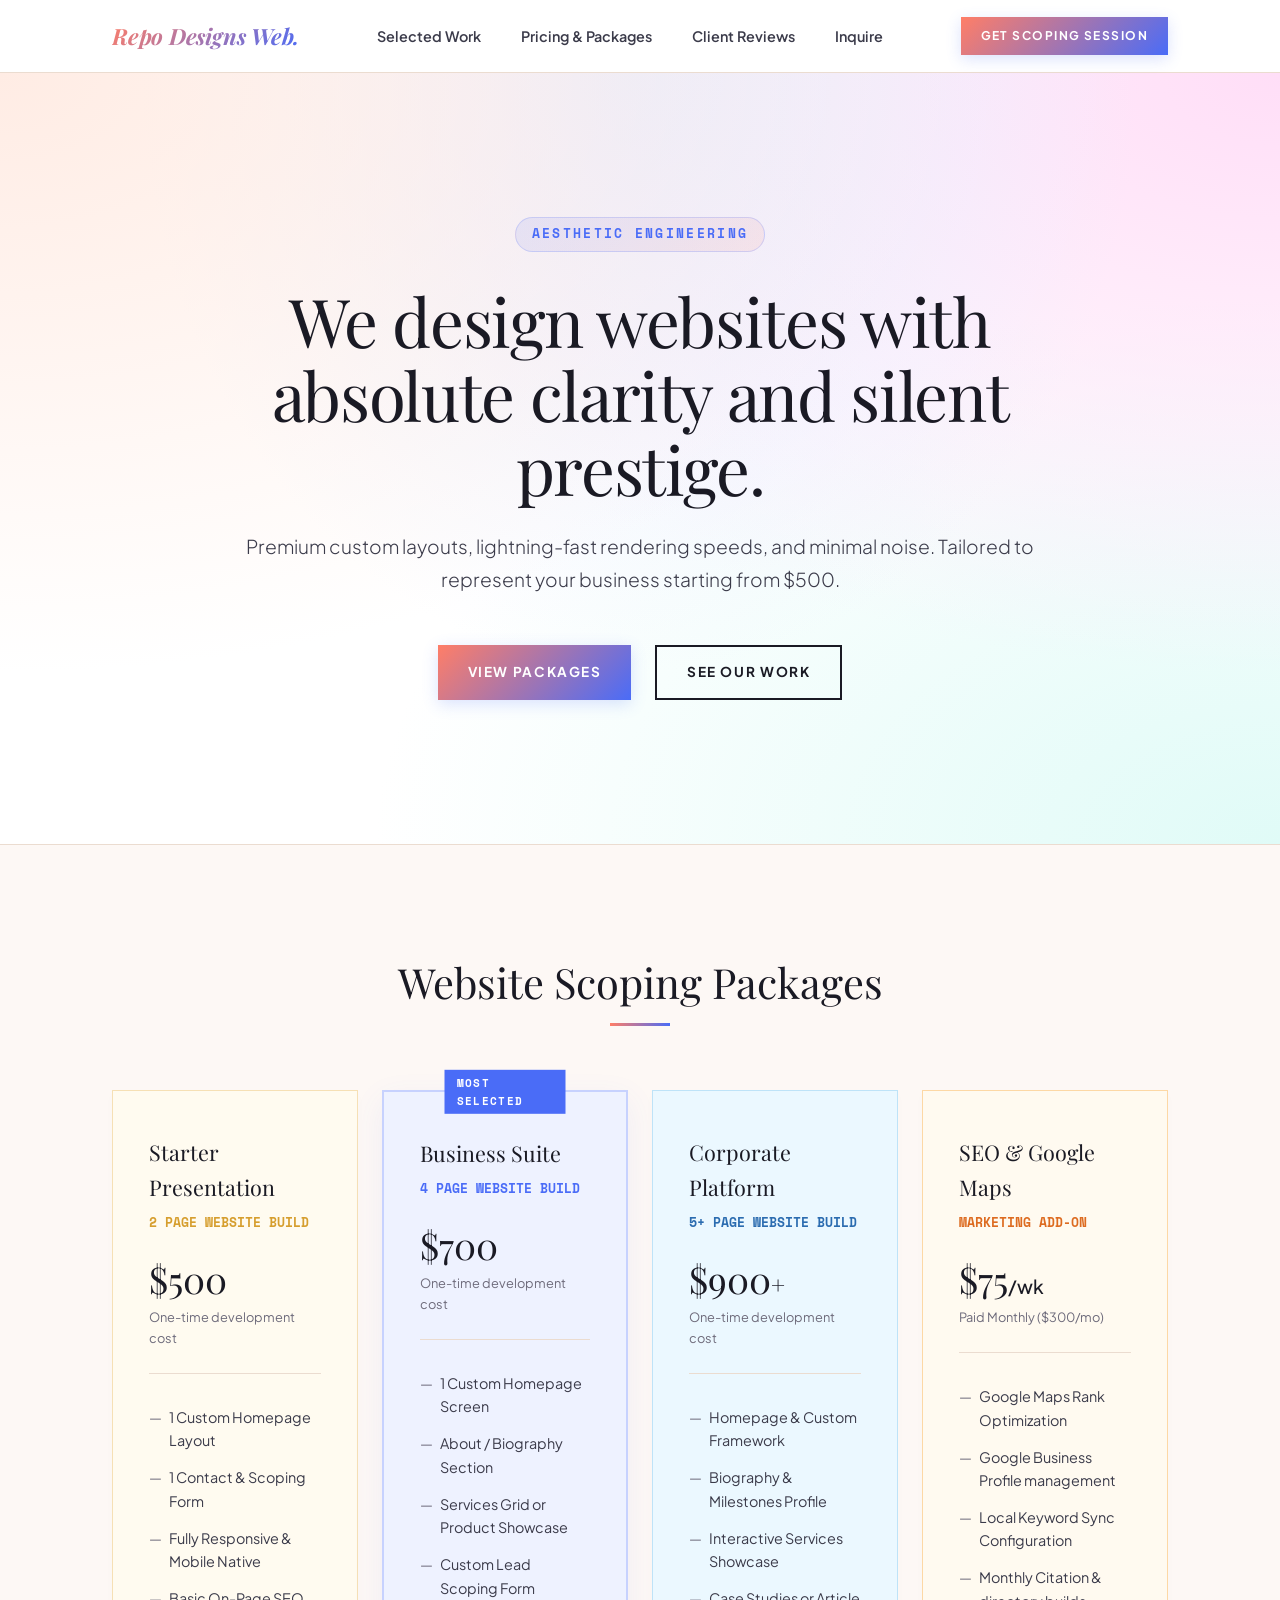
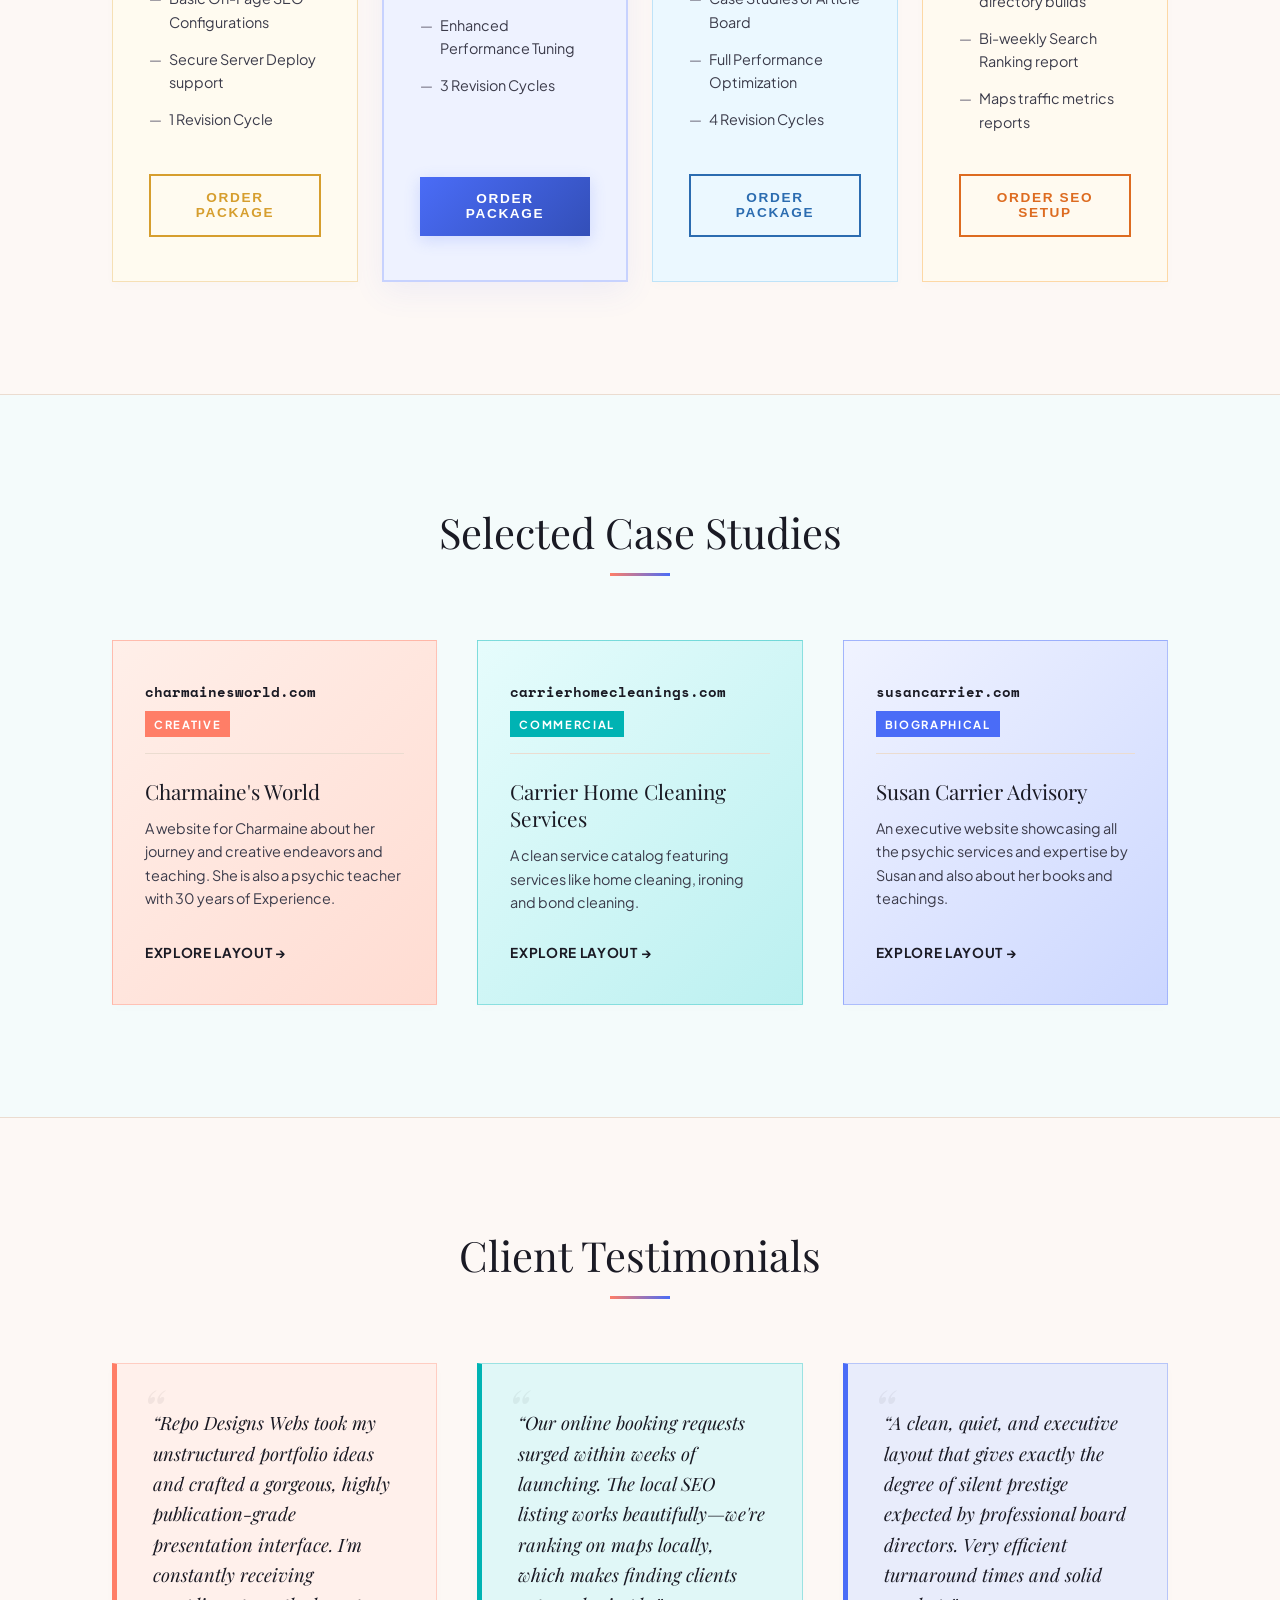
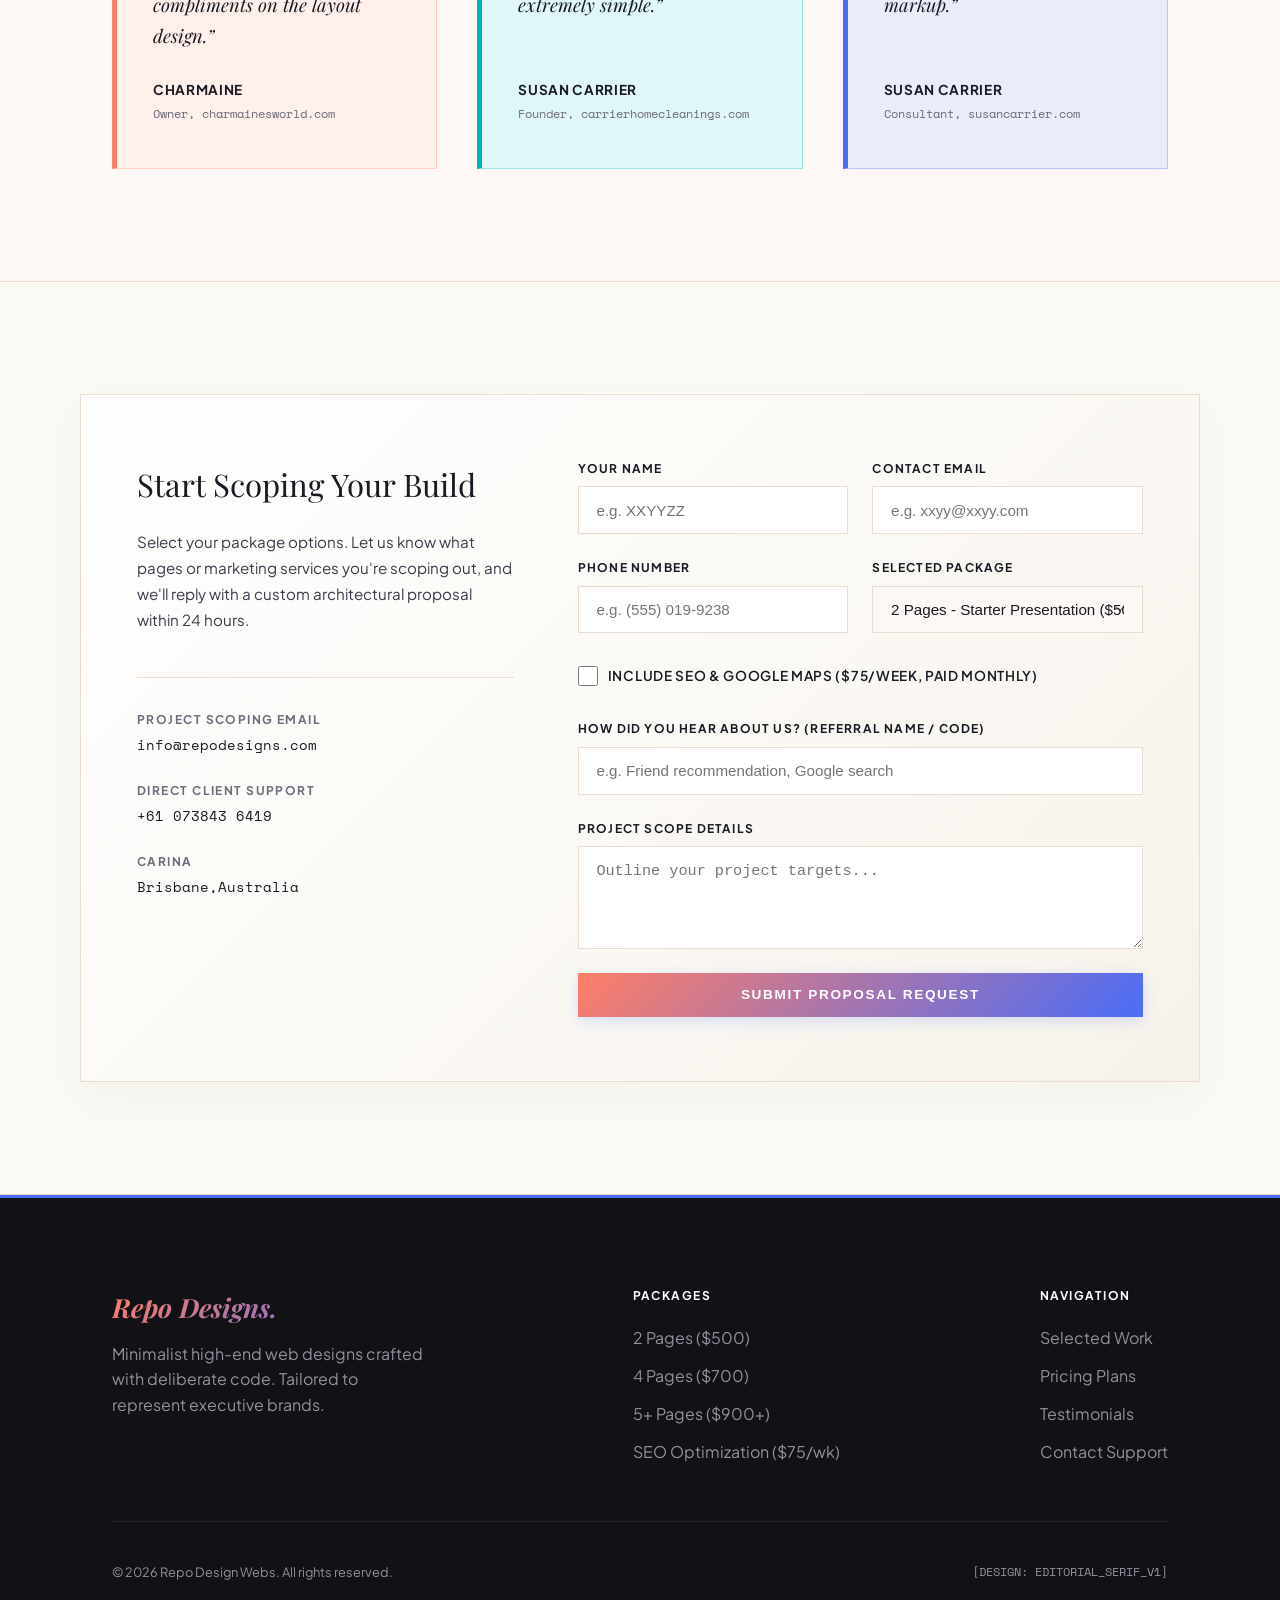
==== commit ca4a9641: "Move Editorial Serif layout to root with latest placeholders and remove back bar" ====
--- a/index.html
+++ b/index.html
@@ -248,11 +248,11 @@
                     <div class="form-row-2">
                         <div class="form-group">
                             <label for="name">Your Name</label>
-                            <input type="text" id="name" required class="form-input" placeholder="e.g. Susan Carrier">
+                            <input type="text" id="name" required class="form-input" placeholder="e.g. XXYYZZ">
                         </div>
                         <div class="form-group">
                             <label for="email">Contact Email</label>
-                            <input type="email" id="email" required class="form-input" placeholder="e.g. sue@carrier.com">
+                            <input type="email" id="email" required class="form-input" placeholder="e.g. xxyy@xxyy.com">
                         </div>
                     </div>
 
@@ -279,7 +279,7 @@
 
                     <div class="form-group">
                         <label for="referral">How did you hear about us? (Referral Name / Code)</label>
-                        <input type="text" id="referral" class="form-input" placeholder="e.g. Friend recommendation, Susan Carrier, Google search">
+                        <input type="text" id="referral" class="form-input" placeholder="e.g. Friend recommendation, Google search">
                     </div>
 
                     <div class="form-group">
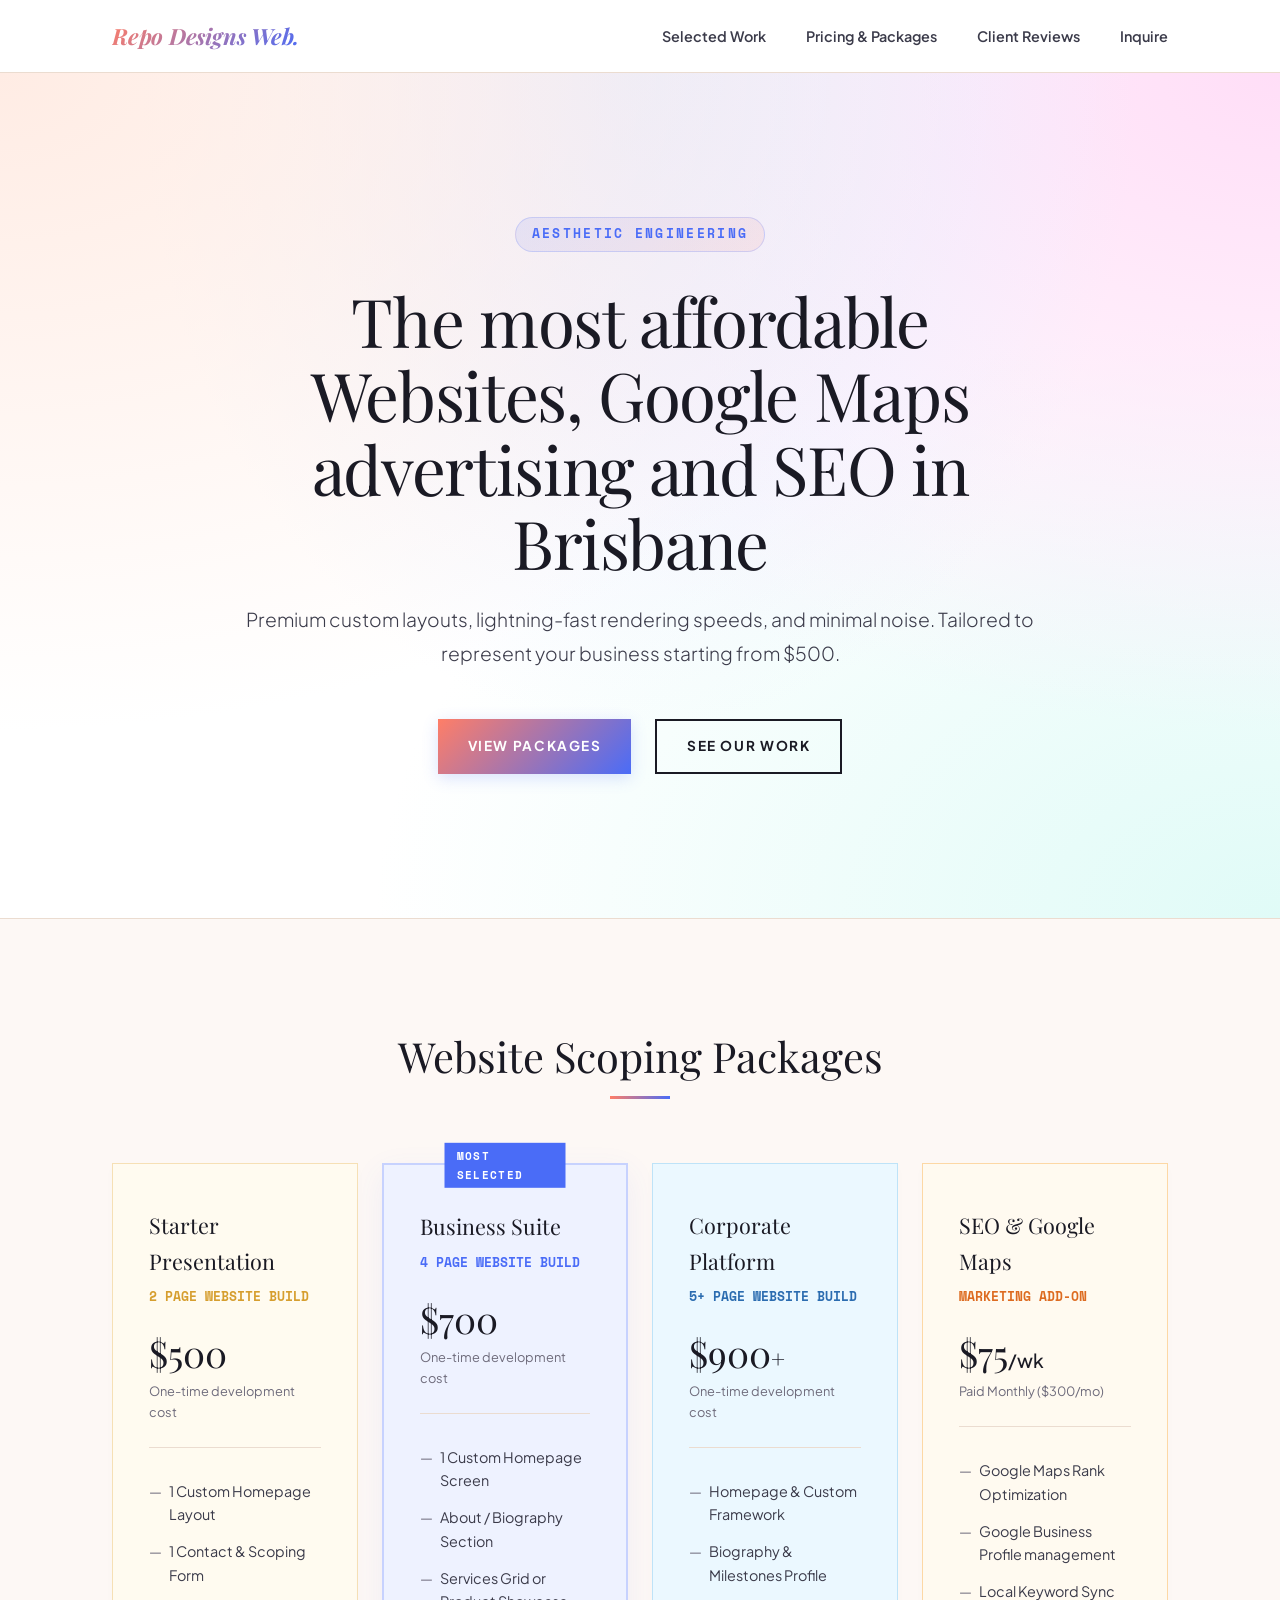
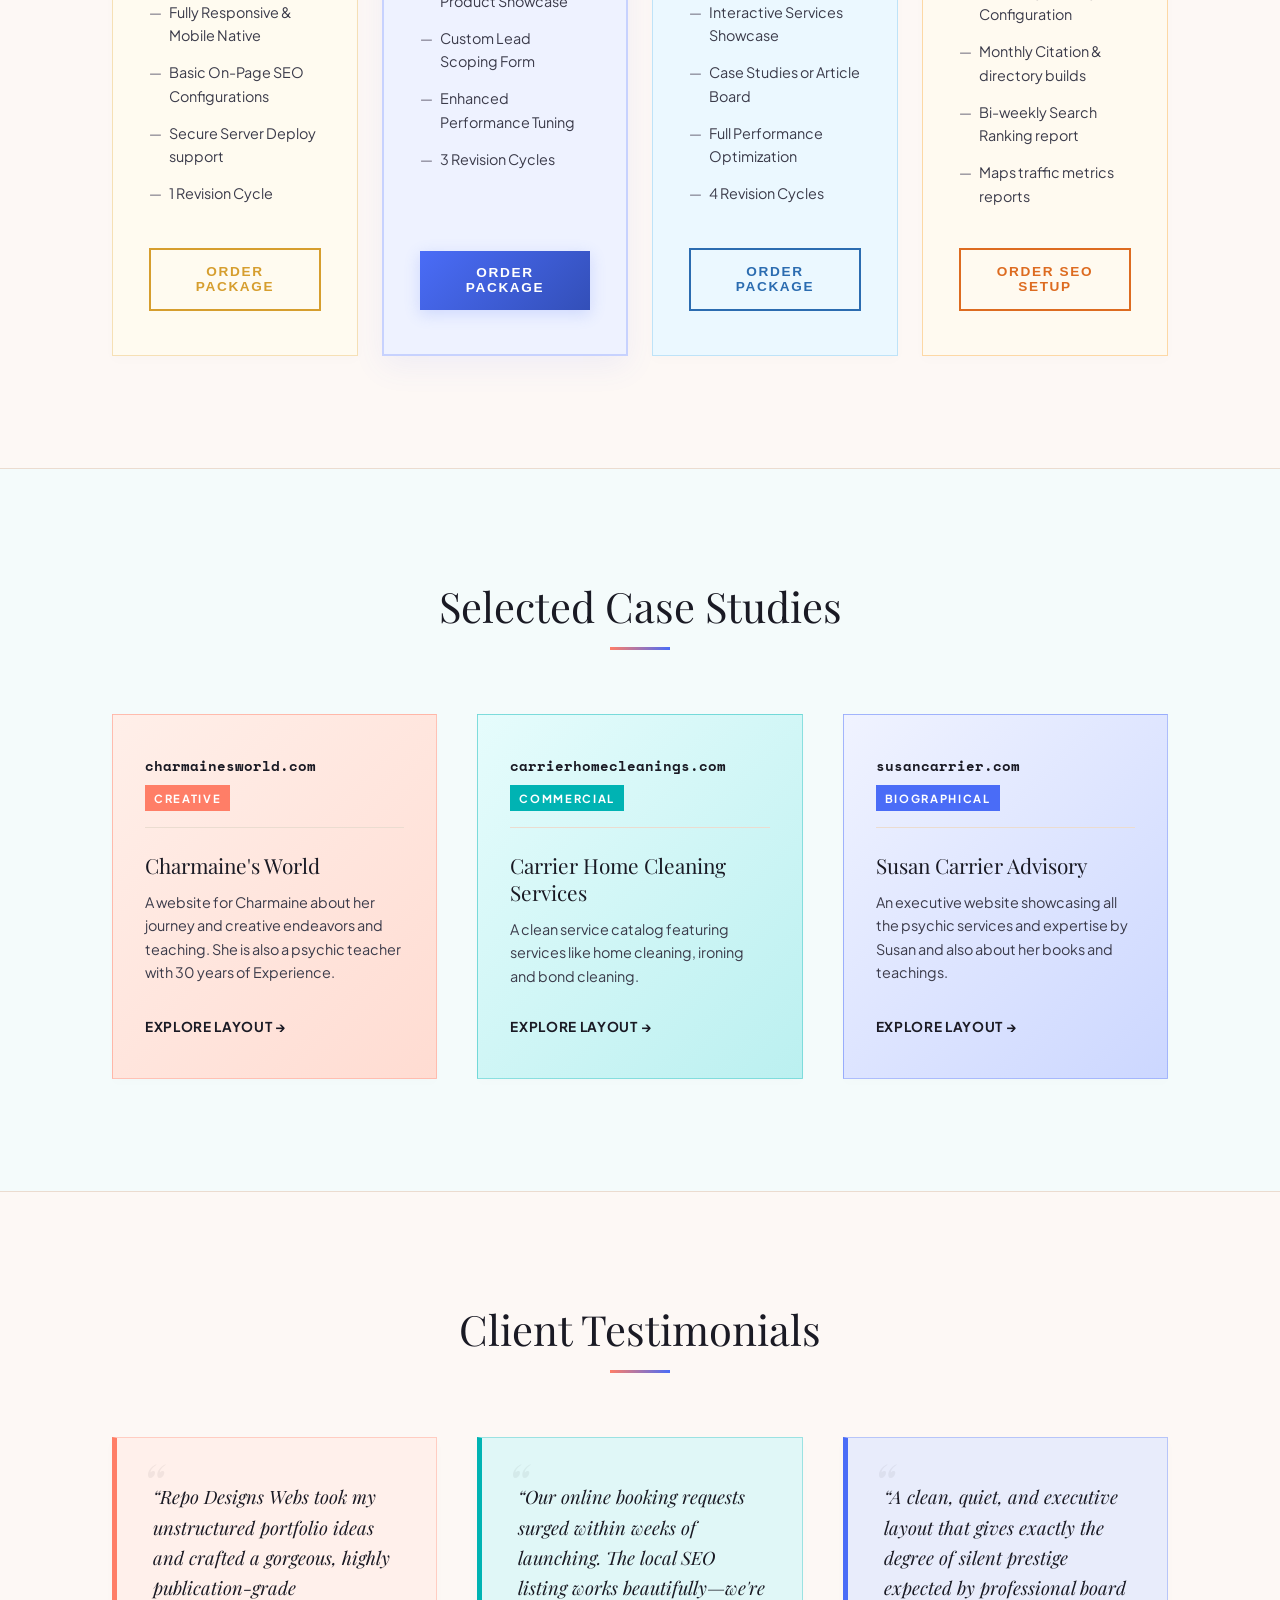
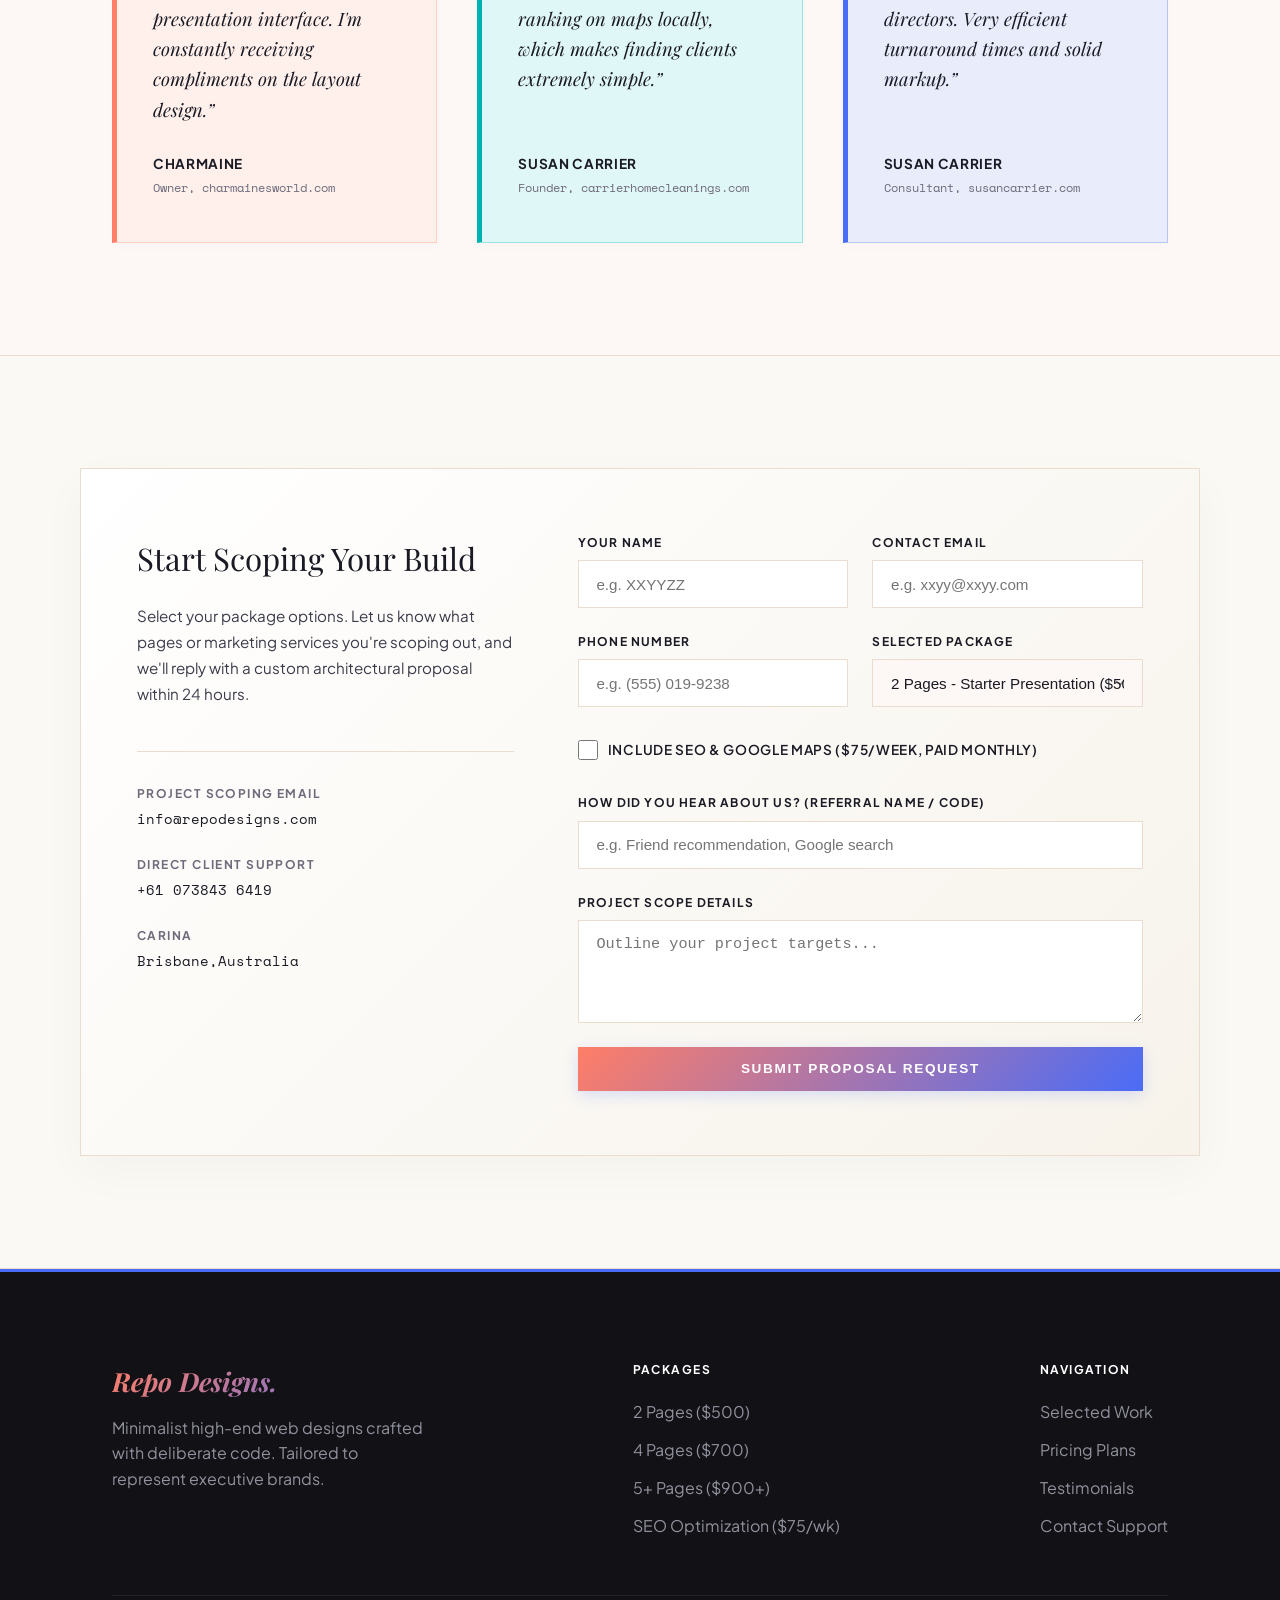
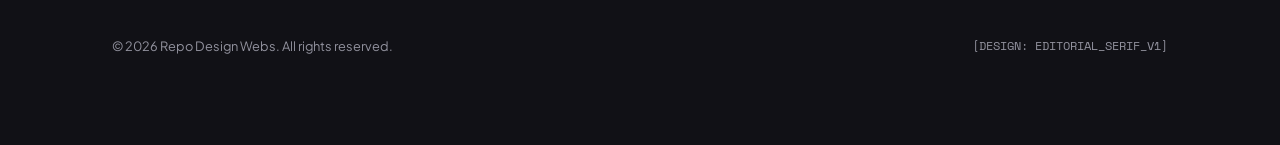
==== commit 503ca150: "Update Hero heading and remove scoping CTA button" ====
--- a/index.html
+++ b/index.html
@@ -24,9 +24,6 @@
                 <li><a href="#reviews">Client Reviews</a></li>
                 <li><a href="#contact">Inquire</a></li>
             </ul>
-            <div>
-                <a href="#contact" class="btn-editorial primary" style="padding: 0.6rem 1.25rem; font-size: 0.75rem;">Get Scoping Session</a>
-            </div>
         </div>
     </nav>
 
@@ -35,7 +32,7 @@
         <div class="container">
             <div class="hero-content">
                 <span class="hero-tag">Aesthetic Engineering</span>
-                <h1>We design websites with absolute clarity and silent prestige.</h1>
+                <h1>The most affordable Websites, Google Maps advertising and SEO in Brisbane</h1>
                 <p class="hero-subtitle">Premium custom layouts, lightning-fast rendering speeds, and minimal noise. Tailored to represent your business starting from $500.</p>
                 <div class="hero-btns">
                     <a href="#packages" class="btn-editorial primary">View Packages</a>
